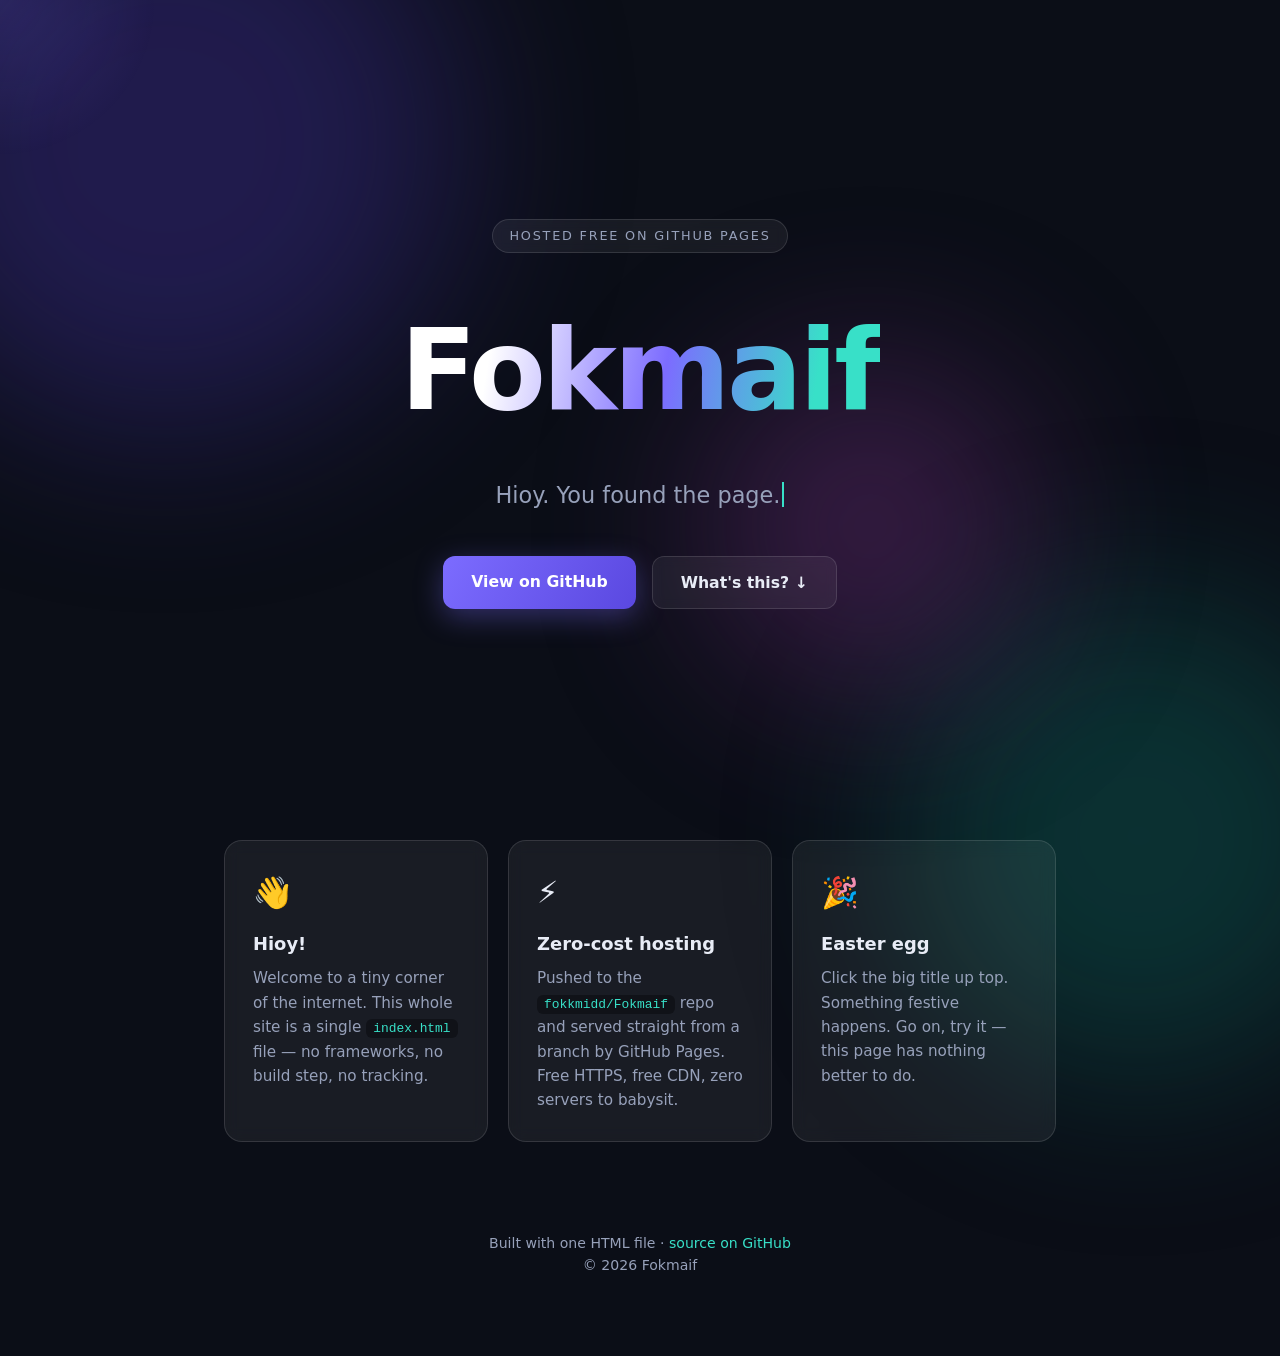
==== index.html @ 993b3969 "Add single-file index.html site and host it via GitHub Pages Co-authored-by: arena-agent <297053741+" ====
<!DOCTYPE html>
<html lang="en">
<head>
  <meta charset="UTF-8" />
  <meta name="viewport" content="width=device-width, initial-scale=1.0" />
  <title>Fokmaif · Hioy 👋</title>
  <meta name="description" content="Fokmaif — a tiny corner of the internet, hosted free on GitHub Pages." />
  <meta property="og:title" content="Fokmaif · Hioy 👋" />
  <meta property="og:description" content="A tiny corner of the internet, hosted free on GitHub Pages." />
  <meta property="og:type" content="website" />
  <link rel="icon" href="data:image/svg+xml,<svg xmlns='http://www.w3.org/2000/svg' viewBox='0 0 100 100'><text y='.9em' font-size='90'>👋</text></svg>" />
  <style>
    :root {
      --bg: #0b0e17;
      --text: #e8ecf6;
      --muted: #97a1ba;
      --accent: #7c6cff;
      --accent-2: #38e0c8;
      --card: rgba(255, 255, 255, 0.06);
      --border: rgba(255, 255, 255, 0.12);
    }

    * { margin: 0; padding: 0; box-sizing: border-box; }

    html { scroll-behavior: smooth; }

    body {
      font-family: "Segoe UI", system-ui, -apple-system, sans-serif;
      background: var(--bg);
      color: var(--text);
      min-height: 100vh;
      overflow-x: hidden;
      line-height: 1.6;
    }

    /* --- animated background blobs --- */
    .blob {
      position: fixed;
      border-radius: 50%;
      filter: blur(90px);
      opacity: 0.45;
      z-index: -1;
      animation: drift 18s ease-in-out infinite alternate;
    }
    .blob.one   { width: 46vmax; height: 46vmax; background: #3b2d8f; top: -12vmax; left: -10vmax; }
    .blob.two   { width: 38vmax; height: 38vmax; background: #0c5d54; bottom: -14vmax; right: -8vmax; animation-delay: -6s; }
    .blob.three { width: 26vmax; height: 26vmax; background: #6c2d7a; top: 40%; left: 55%; animation-delay: -12s; }

    @keyframes drift {
      from { transform: translate(0, 0) scale(1); }
      to   { transform: translate(6vmax, -4vmax) scale(1.15); }
    }

    /* --- cursor glow --- */
    #glow {
      position: fixed;
      width: 340px;
      height: 340px;
      border-radius: 50%;
      pointer-events: none;
      background: radial-gradient(circle, rgba(124, 108, 255, 0.16), transparent 65%);
      transform: translate(-50%, -50%);
      z-index: -1;
    }

    main {
      max-width: 880px;
      margin: 0 auto;
      padding: 0 24px 80px;
    }

    /* --- hero --- */
    header {
      min-height: 92vh;
      display: flex;
      flex-direction: column;
      align-items: center;
      justify-content: center;
      text-align: center;
    }

    .badge {
      font-size: 0.8rem;
      letter-spacing: 0.14em;
      text-transform: uppercase;
      color: var(--muted);
      border: 1px solid var(--border);
      border-radius: 999px;
      padding: 6px 16px;
      margin-bottom: 28px;
      backdrop-filter: blur(6px);
      background: var(--card);
    }

    h1 {
      font-size: clamp(3.2rem, 12vw, 7rem);
      font-weight: 800;
      letter-spacing: -0.03em;
      background: linear-gradient(100deg, #fff 20%, var(--accent) 55%, var(--accent-2) 85%);
      -webkit-background-clip: text;
      background-clip: text;
      -webkit-text-fill-color: transparent;
      cursor: pointer;
      user-select: none;
    }

    .tagline {
      font-size: clamp(1.05rem, 3vw, 1.4rem);
      color: var(--muted);
      margin-top: 18px;
      min-height: 1.6em;
    }

    .tagline .caret {
      display: inline-block;
      width: 2px;
      height: 1.1em;
      background: var(--accent-2);
      vertical-align: -0.15em;
      margin-left: 2px;
      animation: blink 1s steps(1) infinite;
    }
    @keyframes blink { 50% { opacity: 0; } }

    .cta {
      margin-top: 42px;
      display: flex;
      gap: 16px;
      flex-wrap: wrap;
      justify-content: center;
    }

    .btn {
      padding: 13px 28px;
      border-radius: 12px;
      font-size: 0.98rem;
      font-weight: 600;
      text-decoration: none;
      transition: transform 0.18s ease, box-shadow 0.18s ease, background 0.18s ease;
    }
    .btn:hover { transform: translateY(-3px); }
    .btn.primary {
      background: linear-gradient(120deg, var(--accent), #5a48e0);
      color: #fff;
      box-shadow: 0 8px 28px rgba(124, 108, 255, 0.35);
    }
    .btn.primary:hover { box-shadow: 0 12px 34px rgba(124, 108, 255, 0.5); }
    .btn.ghost {
      border: 1px solid var(--border);
      color: var(--text);
      background: var(--card);
      backdrop-filter: blur(6px);
    }
    .btn.ghost:hover { background: rgba(255, 255, 255, 0.12); }

    /* --- cards --- */
    .grid {
      display: grid;
      grid-template-columns: repeat(auto-fit, minmax(240px, 1fr));
      gap: 20px;
      margin-top: 12px;
    }

    .card {
      background: var(--card);
      border: 1px solid var(--border);
      border-radius: 18px;
      padding: 28px;
      backdrop-filter: blur(8px);
      transition: transform 0.25s ease, border-color 0.25s ease;
      opacity: 0;
      transform: translateY(24px);
    }
    .card.visible {
      opacity: 1;
      transform: translateY(0);
      transition: opacity 0.6s ease, transform 0.6s ease;
    }
    .card:hover { transform: translateY(-6px); border-color: rgba(124, 108, 255, 0.55); }
    .card.visible:hover { transition: transform 0.25s ease, border-color 0.25s ease; }

    .card .emoji { font-size: 1.9rem; }
    .card h3 { margin: 12px 0 8px; font-size: 1.12rem; }
    .card p { color: var(--muted); font-size: 0.95rem; }
    .card code {
      background: rgba(0, 0, 0, 0.35);
      padding: 2px 7px;
      border-radius: 6px;
      font-size: 0.85em;
      color: var(--accent-2);
    }

    footer {
      text-align: center;
      margin-top: 90px;
      color: var(--muted);
      font-size: 0.88rem;
    }
    footer a { color: var(--accent-2); text-decoration: none; }
    footer a:hover { text-decoration: underline; }

    /* --- confetti canvas --- */
    #confetti {
      position: fixed;
      inset: 0;
      pointer-events: none;
      z-index: 10;
    }
  </style>
</head>
<body>
  <div class="blob one"></div>
  <div class="blob two"></div>
  <div class="blob three"></div>
  <div id="glow"></div>
  <canvas id="confetti"></canvas>

  <main>
    <header>
      <div class="badge">Hosted free on GitHub Pages</div>
      <h1 id="title">Fokmaif</h1>
      <p class="tagline"><span id="typed"></span><span class="caret"></span></p>
      <div class="cta">
        <a class="btn primary" href="https://github.com/fokkmidd/Fokmaif" target="_blank" rel="noopener">View on GitHub</a>
        <a class="btn ghost" href="#about">What's this? ↓</a>
      </div>
    </header>

    <section class="grid" id="about">
      <div class="card">
        <div class="emoji">👋</div>
        <h3>Hioy!</h3>
        <p>Welcome to a tiny corner of the internet. This whole site is a single
           <code>index.html</code> file — no frameworks, no build step, no tracking.</p>
      </div>
      <div class="card">
        <div class="emoji">⚡</div>
        <h3>Zero-cost hosting</h3>
        <p>Pushed to the <code>fokkmidd/Fokmaif</code> repo and served straight from a branch
           by GitHub Pages. Free HTTPS, free CDN, zero servers to babysit.</p>
      </div>
      <div class="card">
        <div class="emoji">🎉</div>
        <h3>Easter egg</h3>
        <p>Click the big title up top. Something festive happens. Go on, try it —
           this page has nothing better to do.</p>
      </div>
    </section>

    <footer>
      <p>Built with one HTML file · <a href="https://github.com/fokkmidd/Fokmaif" target="_blank" rel="noopener">source on GitHub</a></p>
      <p id="year"></p>
    </footer>
  </main>

  <script>
    // --- typed tagline ---
    const lines = [
      "Hioy. You found the page.",
      "A single file, hosted for free.",
      "No frameworks were harmed.",
      "Click the title. Trust me."
    ];
    const typedEl = document.getElementById("typed");
    let line = 0, ch = 0, deleting = false;

    function type() {
      const current = lines[line];
      typedEl.textContent = current.slice(0, ch);
      if (!deleting && ch < current.length) {
        ch++; setTimeout(type, 55);
      } else if (!deleting) {
        deleting = true; setTimeout(type, 2200);
      } else if (ch > 0) {
        ch--; setTimeout(type, 28);
      } else {
        deleting = false; line = (line + 1) % lines.length; setTimeout(type, 350);
      }
    }
    type();

    // --- cursor glow ---
    const glow = document.getElementById("glow");
    addEventListener("pointermove", (e) => {
      glow.style.left = e.clientX + "px";
      glow.style.top = e.clientY + "px";
    });

    // --- reveal cards on scroll ---
    const observer = new IntersectionObserver((entries) => {
      entries.forEach((entry, i) => {
        if (entry.isIntersecting) {
          setTimeout(() => entry.target.classList.add("visible"), i * 120);
          observer.unobserve(entry.target);
        }
      });
    }, { threshold: 0.2 });
    document.querySelectorAll(".card").forEach((c) => observer.observe(c));

    // --- confetti easter egg ---
    const canvas = document.getElementById("confetti");
    const ctx = canvas.getContext("2d");
    let pieces = [], raf = null;

    function resize() {
      canvas.width = innerWidth;
      canvas.height = innerHeight;
    }
    addEventListener("resize", resize);
    resize();

    function burst() {
      const colors = ["#7c6cff", "#38e0c8", "#ffd166", "#ef476f", "#ffffff"];
      for (let i = 0; i < 160; i++) {
        pieces.push({
          x: innerWidth / 2 + (Math.random() - 0.5) * 240,
          y: innerHeight * 0.35,
          vx: (Math.random() - 0.5) * 14,
          vy: Math.random() * -12 - 4,
          size: Math.random() * 7 + 3,
          color: colors[Math.floor(Math.random() * colors.length)],
          rot: Math.random() * Math.PI,
          vr: (Math.random() - 0.5) * 0.3
        });
      }
      if (!raf) tick();
    }

    function tick() {
      ctx.clearRect(0, 0, canvas.width, canvas.height);
      pieces.forEach((p) => {
        p.vy += 0.35; p.x += p.vx; p.y += p.vy; p.rot += p.vr;
        ctx.save();
        ctx.translate(p.x, p.y);
        ctx.rotate(p.rot);
        ctx.fillStyle = p.color;
        ctx.fillRect(-p.size / 2, -p.size / 2, p.size, p.size * 0.6);
        ctx.restore();
      });
      pieces = pieces.filter((p) => p.y < innerHeight + 40);
      raf = pieces.length ? requestAnimationFrame(tick) : null;
      if (!pieces.length) ctx.clearRect(0, 0, canvas.width, canvas.height);
    }

    document.getElementById("title").addEventListener("click", burst);

    // --- footer year ---
    document.getElementById("year").textContent =
      "© " + new Date().getFullYear() + " Fokmaif";
  </script>
</body>
</html>
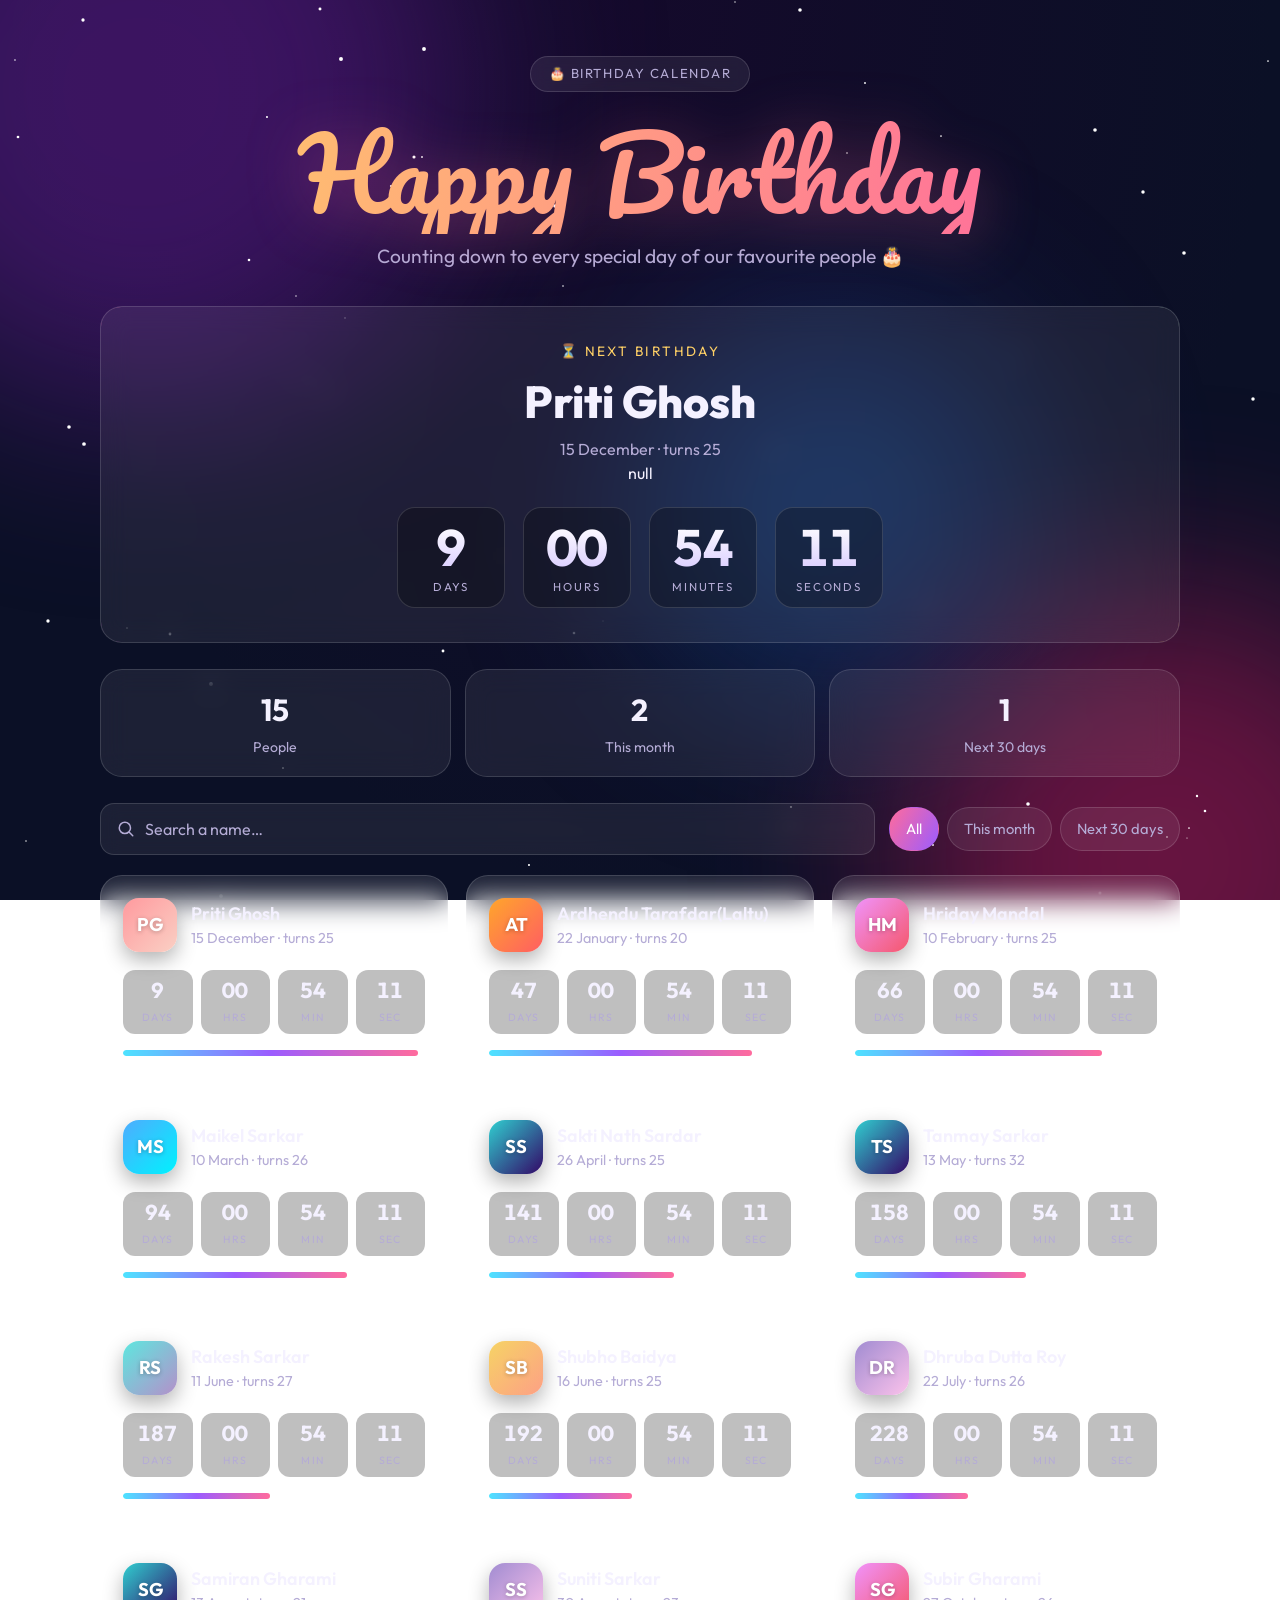
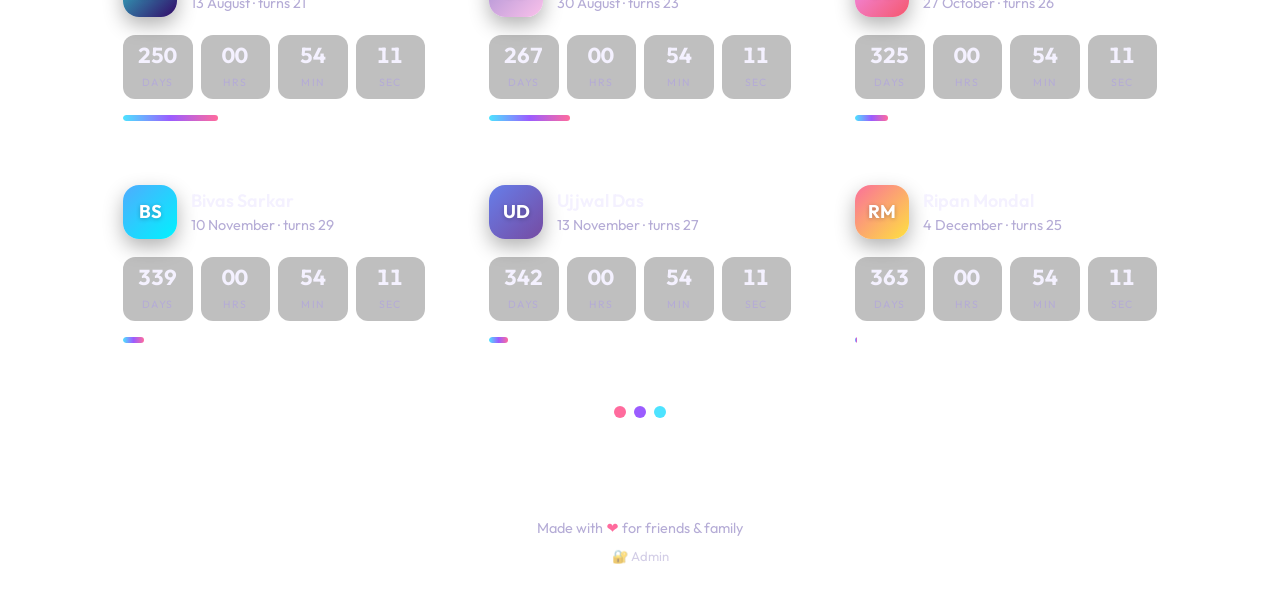
==== commit c294a3ca: "Birthday countdown site with GitHub-backed admin panel - Redesigned public countdown page (spotlight" ====
--- a/index.html
+++ b/index.html
@@ -3,350 +3,65 @@
 <head>
   <meta charset="UTF-8" />
   <meta name="viewport" content="width=device-width, initial-scale=1.0" />
-  <title>Fokmaif · Hioy 👋</title>
-  <meta name="description" content="Fokmaif — a tiny corner of the internet, hosted free on GitHub Pages." />
-  <meta property="og:title" content="Fokmaif · Hioy 👋" />
-  <meta property="og:description" content="A tiny corner of the internet, hosted free on GitHub Pages." />
-  <meta property="og:type" content="website" />
-  <link rel="icon" href="data:image/svg+xml,<svg xmlns='http://www.w3.org/2000/svg' viewBox='0 0 100 100'><text y='.9em' font-size='90'>👋</text></svg>" />
-  <style>
-    :root {
-      --bg: #0b0e17;
-      --text: #e8ecf6;
-      --muted: #97a1ba;
-      --accent: #7c6cff;
-      --accent-2: #38e0c8;
-      --card: rgba(255, 255, 255, 0.06);
-      --border: rgba(255, 255, 255, 0.12);
-    }
-
-    * { margin: 0; padding: 0; box-sizing: border-box; }
-
-    html { scroll-behavior: smooth; }
-
-    body {
-      font-family: "Segoe UI", system-ui, -apple-system, sans-serif;
-      background: var(--bg);
-      color: var(--text);
-      min-height: 100vh;
-      overflow-x: hidden;
-      line-height: 1.6;
-    }
-
-    /* --- animated background blobs --- */
-    .blob {
-      position: fixed;
-      border-radius: 50%;
-      filter: blur(90px);
-      opacity: 0.45;
-      z-index: -1;
-      animation: drift 18s ease-in-out infinite alternate;
-    }
-    .blob.one   { width: 46vmax; height: 46vmax; background: #3b2d8f; top: -12vmax; left: -10vmax; }
-    .blob.two   { width: 38vmax; height: 38vmax; background: #0c5d54; bottom: -14vmax; right: -8vmax; animation-delay: -6s; }
-    .blob.three { width: 26vmax; height: 26vmax; background: #6c2d7a; top: 40%; left: 55%; animation-delay: -12s; }
-
-    @keyframes drift {
-      from { transform: translate(0, 0) scale(1); }
-      to   { transform: translate(6vmax, -4vmax) scale(1.15); }
-    }
-
-    /* --- cursor glow --- */
-    #glow {
-      position: fixed;
-      width: 340px;
-      height: 340px;
-      border-radius: 50%;
-      pointer-events: none;
-      background: radial-gradient(circle, rgba(124, 108, 255, 0.16), transparent 65%);
-      transform: translate(-50%, -50%);
-      z-index: -1;
-    }
-
-    main {
-      max-width: 880px;
-      margin: 0 auto;
-      padding: 0 24px 80px;
-    }
-
-    /* --- hero --- */
-    header {
-      min-height: 92vh;
-      display: flex;
-      flex-direction: column;
-      align-items: center;
-      justify-content: center;
-      text-align: center;
-    }
-
-    .badge {
-      font-size: 0.8rem;
-      letter-spacing: 0.14em;
-      text-transform: uppercase;
-      color: var(--muted);
-      border: 1px solid var(--border);
-      border-radius: 999px;
-      padding: 6px 16px;
-      margin-bottom: 28px;
-      backdrop-filter: blur(6px);
-      background: var(--card);
-    }
-
-    h1 {
-      font-size: clamp(3.2rem, 12vw, 7rem);
-      font-weight: 800;
-      letter-spacing: -0.03em;
-      background: linear-gradient(100deg, #fff 20%, var(--accent) 55%, var(--accent-2) 85%);
-      -webkit-background-clip: text;
-      background-clip: text;
-      -webkit-text-fill-color: transparent;
-      cursor: pointer;
-      user-select: none;
-    }
-
-    .tagline {
-      font-size: clamp(1.05rem, 3vw, 1.4rem);
-      color: var(--muted);
-      margin-top: 18px;
-      min-height: 1.6em;
-    }
-
-    .tagline .caret {
-      display: inline-block;
-      width: 2px;
-      height: 1.1em;
-      background: var(--accent-2);
-      vertical-align: -0.15em;
-      margin-left: 2px;
-      animation: blink 1s steps(1) infinite;
-    }
-    @keyframes blink { 50% { opacity: 0; } }
-
-    .cta {
-      margin-top: 42px;
-      display: flex;
-      gap: 16px;
-      flex-wrap: wrap;
-      justify-content: center;
-    }
-
-    .btn {
-      padding: 13px 28px;
-      border-radius: 12px;
-      font-size: 0.98rem;
-      font-weight: 600;
-      text-decoration: none;
-      transition: transform 0.18s ease, box-shadow 0.18s ease, background 0.18s ease;
-    }
-    .btn:hover { transform: translateY(-3px); }
-    .btn.primary {
-      background: linear-gradient(120deg, var(--accent), #5a48e0);
-      color: #fff;
-      box-shadow: 0 8px 28px rgba(124, 108, 255, 0.35);
-    }
-    .btn.primary:hover { box-shadow: 0 12px 34px rgba(124, 108, 255, 0.5); }
-    .btn.ghost {
-      border: 1px solid var(--border);
-      color: var(--text);
-      background: var(--card);
-      backdrop-filter: blur(6px);
-    }
-    .btn.ghost:hover { background: rgba(255, 255, 255, 0.12); }
-
-    /* --- cards --- */
-    .grid {
-      display: grid;
-      grid-template-columns: repeat(auto-fit, minmax(240px, 1fr));
-      gap: 20px;
-      margin-top: 12px;
-    }
-
-    .card {
-      background: var(--card);
-      border: 1px solid var(--border);
-      border-radius: 18px;
-      padding: 28px;
-      backdrop-filter: blur(8px);
-      transition: transform 0.25s ease, border-color 0.25s ease;
-      opacity: 0;
-      transform: translateY(24px);
-    }
-    .card.visible {
-      opacity: 1;
-      transform: translateY(0);
-      transition: opacity 0.6s ease, transform 0.6s ease;
-    }
-    .card:hover { transform: translateY(-6px); border-color: rgba(124, 108, 255, 0.55); }
-    .card.visible:hover { transition: transform 0.25s ease, border-color 0.25s ease; }
-
-    .card .emoji { font-size: 1.9rem; }
-    .card h3 { margin: 12px 0 8px; font-size: 1.12rem; }
-    .card p { color: var(--muted); font-size: 0.95rem; }
-    .card code {
-      background: rgba(0, 0, 0, 0.35);
-      padding: 2px 7px;
-      border-radius: 6px;
-      font-size: 0.85em;
-      color: var(--accent-2);
-    }
-
-    footer {
-      text-align: center;
-      margin-top: 90px;
-      color: var(--muted);
-      font-size: 0.88rem;
-    }
-    footer a { color: var(--accent-2); text-decoration: none; }
-    footer a:hover { text-decoration: underline; }
-
-    /* --- confetti canvas --- */
-    #confetti {
-      position: fixed;
-      inset: 0;
-      pointer-events: none;
-      z-index: 10;
-    }
-  </style>
+  <title>🎉 Birthday Countdown</title>
+  <meta name="description" content="Live birthday countdowns for our favourite people." />
+  <meta property="og:title" content="🎉 Birthday Countdown" />
+  <meta property="og:description" content="Live birthday countdowns for our favourite people." />
+  <meta name="theme-color" content="#140a2b" />
+  <link rel="icon" href="data:image/svg+xml,<svg xmlns='http://www.w3.org/2000/svg' viewBox='0 0 100 100'><text y='.9em' font-size='90'>🎂</text></svg>" />
+  <link rel="preconnect" href="https://fonts.googleapis.com" />
+  <link rel="preconnect" href="https://fonts.gstatic.com" crossorigin />
+  <link href="https://fonts.googleapis.com/css2?family=Outfit:wght@300;400;500;600;700;800&family=Pacifico&display=swap" rel="stylesheet" />
+  <link rel="stylesheet" href="assets/style.css" />
 </head>
 <body>
-  <div class="blob one"></div>
-  <div class="blob two"></div>
-  <div class="blob three"></div>
-  <div id="glow"></div>
+  <div class="bg">
+    <div class="blob b1"></div>
+    <div class="blob b2"></div>
+    <div class="blob b3"></div>
+    <div id="stars"></div>
+    <div id="balloons"></div>
+  </div>
   <canvas id="confetti"></canvas>
 
   <main>
-    <header>
-      <div class="badge">Hosted free on GitHub Pages</div>
-      <h1 id="title">Fokmaif</h1>
-      <p class="tagline"><span id="typed"></span><span class="caret"></span></p>
-      <div class="cta">
-        <a class="btn primary" href="https://github.com/fokkmidd/Fokmaif" target="_blank" rel="noopener">View on GitHub</a>
-        <a class="btn ghost" href="#about">What's this? ↓</a>
-      </div>
+    <header class="hero-head">
+      <span class="badge">🎂 Birthday Calendar</span>
+      <h1 id="title" title="Click me!">Happy Birthday</h1>
+      <p id="subtitle" class="subtitle"></p>
     </header>
 
-    <section class="grid" id="about">
-      <div class="card">
-        <div class="emoji">👋</div>
-        <h3>Hioy!</h3>
-        <p>Welcome to a tiny corner of the internet. This whole site is a single
-           <code>index.html</code> file — no frameworks, no build step, no tracking.</p>
+    <!-- Spotlight: today's birthday or the next one -->
+    <section id="spotlight" class="spotlight glass" hidden></section>
+
+    <section class="stats" id="stats"></section>
+
+    <section class="toolbar">
+      <div class="search">
+        <svg viewBox="0 0 24 24" aria-hidden="true"><path d="M21 21l-4.3-4.3M10.5 18a7.5 7.5 0 1 1 0-15 7.5 7.5 0 0 1 0 15z" fill="none" stroke="currentColor" stroke-width="2" stroke-linecap="round"/></svg>
+        <input id="search" type="search" placeholder="Search a name…" autocomplete="off" />
       </div>
-      <div class="card">
-        <div class="emoji">⚡</div>
-        <h3>Zero-cost hosting</h3>
-        <p>Pushed to the <code>fokkmidd/Fokmaif</code> repo and served straight from a branch
-           by GitHub Pages. Free HTTPS, free CDN, zero servers to babysit.</p>
-      </div>
-      <div class="card">
-        <div class="emoji">🎉</div>
-        <h3>Easter egg</h3>
-        <p>Click the big title up top. Something festive happens. Go on, try it —
-           this page has nothing better to do.</p>
+      <div class="chips" id="filters">
+        <button class="chip active" data-filter="all">All</button>
+        <button class="chip" data-filter="month">This month</button>
+        <button class="chip" data-filter="30">Next 30 days</button>
       </div>
     </section>
 
+    <section id="grid" class="grid"></section>
+    <p id="empty" class="empty" hidden>No birthdays match your search 🙈</p>
+    <div id="loading" class="loading"><span></span><span></span><span></span></div>
+
     <footer>
-      <p>Built with one HTML file · <a href="https://github.com/fokkmidd/Fokmaif" target="_blank" rel="noopener">source on GitHub</a></p>
-      <p id="year"></p>
+      <p>Made with <span class="heart">❤</span> for friends &amp; family</p>
+      <a class="admin-link" href="admin.html">🔐 Admin</a>
     </footer>
   </main>
 
-  <script>
-    // --- typed tagline ---
-    const lines = [
-      "Hioy. You found the page.",
-      "A single file, hosted for free.",
-      "No frameworks were harmed.",
-      "Click the title. Trust me."
-    ];
-    const typedEl = document.getElementById("typed");
-    let line = 0, ch = 0, deleting = false;
+  <button id="musicBtn" class="music-btn" hidden aria-label="Toggle music">🎵</button>
+  <audio id="music" loop preload="none"></audio>
 
-    function type() {
-      const current = lines[line];
-      typedEl.textContent = current.slice(0, ch);
-      if (!deleting && ch < current.length) {
-        ch++; setTimeout(type, 55);
-      } else if (!deleting) {
-        deleting = true; setTimeout(type, 2200);
-      } else if (ch > 0) {
-        ch--; setTimeout(type, 28);
-      } else {
-        deleting = false; line = (line + 1) % lines.length; setTimeout(type, 350);
-      }
-    }
-    type();
-
-    // --- cursor glow ---
-    const glow = document.getElementById("glow");
-    addEventListener("pointermove", (e) => {
-      glow.style.left = e.clientX + "px";
-      glow.style.top = e.clientY + "px";
-    });
-
-    // --- reveal cards on scroll ---
-    const observer = new IntersectionObserver((entries) => {
-      entries.forEach((entry, i) => {
-        if (entry.isIntersecting) {
-          setTimeout(() => entry.target.classList.add("visible"), i * 120);
-          observer.unobserve(entry.target);
-        }
-      });
-    }, { threshold: 0.2 });
-    document.querySelectorAll(".card").forEach((c) => observer.observe(c));
-
-    // --- confetti easter egg ---
-    const canvas = document.getElementById("confetti");
-    const ctx = canvas.getContext("2d");
-    let pieces = [], raf = null;
-
-    function resize() {
-      canvas.width = innerWidth;
-      canvas.height = innerHeight;
-    }
-    addEventListener("resize", resize);
-    resize();
-
-    function burst() {
-      const colors = ["#7c6cff", "#38e0c8", "#ffd166", "#ef476f", "#ffffff"];
-      for (let i = 0; i < 160; i++) {
-        pieces.push({
-          x: innerWidth / 2 + (Math.random() - 0.5) * 240,
-          y: innerHeight * 0.35,
-          vx: (Math.random() - 0.5) * 14,
-          vy: Math.random() * -12 - 4,
-          size: Math.random() * 7 + 3,
-          color: colors[Math.floor(Math.random() * colors.length)],
-          rot: Math.random() * Math.PI,
-          vr: (Math.random() - 0.5) * 0.3
-        });
-      }
-      if (!raf) tick();
-    }
-
-    function tick() {
-      ctx.clearRect(0, 0, canvas.width, canvas.height);
-      pieces.forEach((p) => {
-        p.vy += 0.35; p.x += p.vx; p.y += p.vy; p.rot += p.vr;
-        ctx.save();
-        ctx.translate(p.x, p.y);
-        ctx.rotate(p.rot);
-        ctx.fillStyle = p.color;
-        ctx.fillRect(-p.size / 2, -p.size / 2, p.size, p.size * 0.6);
-        ctx.restore();
-      });
-      pieces = pieces.filter((p) => p.y < innerHeight + 40);
-      raf = pieces.length ? requestAnimationFrame(tick) : null;
-      if (!pieces.length) ctx.clearRect(0, 0, canvas.width, canvas.height);
-    }
-
-    document.getElementById("title").addEventListener("click", burst);
-
-    // --- footer year ---
-    document.getElementById("year").textContent =
-      "© " + new Date().getFullYear() + " Fokmaif";
-  </script>
+  <script src="assets/common.js"></script>
+  <script src="assets/app.js"></script>
 </body>
 </html>
--- a/assets/style.css
+++ b/assets/style.css
@@ -0,0 +1,228 @@
+:root {
+  --bg-1: #140a2b;
+  --bg-2: #0b1026;
+  --text: #f4f1ff;
+  --muted: #b5acd6;
+  --pink: #ff6b9d;
+  --violet: #9b5cff;
+  --gold: #ffd166;
+  --cyan: #4de3ff;
+  --glass: rgba(255, 255, 255, 0.07);
+  --glass-2: rgba(255, 255, 255, 0.11);
+  --border: rgba(255, 255, 255, 0.14);
+  --radius: 22px;
+}
+
+* { margin: 0; padding: 0; box-sizing: border-box; }
+html { scroll-behavior: smooth; }
+
+body {
+  font-family: "Outfit", system-ui, -apple-system, "Segoe UI", sans-serif;
+  color: var(--text);
+  background: radial-gradient(ellipse at top, var(--bg-1), var(--bg-2) 70%) fixed;
+  min-height: 100vh;
+  overflow-x: hidden;
+  line-height: 1.5;
+}
+
+button { font: inherit; color: inherit; cursor: pointer; border: none; background: none; }
+
+/* ---------- animated background ---------- */
+.bg { position: fixed; inset: 0; z-index: -1; overflow: hidden; pointer-events: none; }
+.blob { position: absolute; border-radius: 50%; filter: blur(100px); opacity: .5; animation: drift 22s ease-in-out infinite alternate; }
+.b1 { width: 50vmax; height: 50vmax; background: #6a1b9a; top: -18vmax; left: -14vmax; }
+.b2 { width: 42vmax; height: 42vmax; background: #c2185b; bottom: -18vmax; right: -12vmax; animation-delay: -8s; }
+.b3 { width: 30vmax; height: 30vmax; background: #1565c0; top: 35%; left: 50%; animation-delay: -14s; opacity: .35; }
+@keyframes drift { to { transform: translate(7vmax, -5vmax) scale(1.18); } }
+
+.star { position: absolute; width: 2px; height: 2px; background: #fff; border-radius: 50%; animation: twinkle 3s ease-in-out infinite; }
+@keyframes twinkle { 0%, 100% { opacity: .15; } 50% { opacity: 1; } }
+
+.balloon {
+  position: absolute; bottom: -140px; width: 46px; height: 58px;
+  border-radius: 50% 50% 48% 48% / 55% 55% 45% 45%;
+  opacity: .55; animation: rise linear infinite;
+}
+.balloon::before { /* shine */
+  content: ""; position: absolute; top: 10px; left: 10px; width: 10px; height: 16px;
+  border-radius: 50%; background: rgba(255,255,255,.45); transform: rotate(25deg);
+}
+.balloon::after { /* string */
+  content: ""; position: absolute; top: 100%; left: 50%; width: 1px; height: 70px;
+  background: rgba(255,255,255,.35);
+}
+@keyframes rise {
+  0% { transform: translateY(0) translateX(0) rotate(-4deg); }
+  50% { transform: translateY(-60vh) translateX(30px) rotate(4deg); }
+  100% { transform: translateY(-125vh) translateX(-10px) rotate(-4deg); }
+}
+
+#confetti { position: fixed; inset: 0; pointer-events: none; z-index: 50; }
+
+main { max-width: 1120px; margin: 0 auto; padding: 56px 20px 40px; }
+
+.glass {
+  background: var(--glass);
+  border: 1px solid var(--border);
+  border-radius: var(--radius);
+  backdrop-filter: blur(14px);
+  -webkit-backdrop-filter: blur(14px);
+}
+
+/* ---------- header ---------- */
+.hero-head { text-align: center; margin-bottom: 36px; }
+.badge {
+  display: inline-block; padding: 7px 18px; border-radius: 999px; font-size: .82rem;
+  letter-spacing: .12em; text-transform: uppercase; color: var(--muted);
+  background: var(--glass); border: 1px solid var(--border); backdrop-filter: blur(8px);
+}
+h1 {
+  font-family: "Pacifico", cursive; font-weight: 400;
+  font-size: clamp(3rem, 11vw, 6.2rem); line-height: 1.25; margin-top: 18px; padding: 0 .1em;
+  background: linear-gradient(100deg, var(--gold), var(--pink) 45%, var(--violet) 75%, var(--cyan));
+  background-size: 200% auto;
+  -webkit-background-clip: text; background-clip: text; -webkit-text-fill-color: transparent;
+  animation: shimmer 6s linear infinite; cursor: pointer; user-select: none;
+  filter: drop-shadow(0 6px 30px rgba(255, 107, 157, .35));
+}
+@keyframes shimmer { to { background-position: 200% center; } }
+.subtitle { color: var(--muted); font-size: clamp(1rem, 2.6vw, 1.2rem); margin-top: 8px; }
+
+/* ---------- spotlight ---------- */
+.spotlight { padding: 34px 28px; text-align: center; position: relative; overflow: hidden; margin-bottom: 26px; }
+.spotlight::before {
+  content: ""; position: absolute; inset: -2px; border-radius: inherit; padding: 2px; pointer-events: none;
+  background: linear-gradient(120deg, var(--pink), var(--violet), var(--cyan), var(--gold));
+  -webkit-mask: linear-gradient(#000 0 0) content-box, linear-gradient(#000 0 0);
+  -webkit-mask-composite: xor; mask-composite: exclude; opacity: .7;
+}
+.spot-label { font-size: .85rem; letter-spacing: .18em; text-transform: uppercase; color: var(--gold); }
+.spot-name { font-size: clamp(1.8rem, 5.5vw, 2.8rem); font-weight: 800; margin: 6px 0 2px; }
+.spot-meta { color: var(--muted); }
+.spot-note { margin-top: 10px; font-style: italic; color: #e8ddff; }
+
+.big-count { display: flex; justify-content: center; gap: clamp(8px, 2.4vw, 18px); margin-top: 22px; flex-wrap: wrap; }
+.big-count .unit {
+  min-width: clamp(68px, 17vw, 108px); padding: 14px 8px 10px; border-radius: 18px;
+  background: rgba(0, 0, 0, .28); border: 1px solid var(--border);
+}
+.big-count .num {
+  display: block; font-size: clamp(1.9rem, 6.5vw, 3.2rem); font-weight: 700; line-height: 1;
+  font-variant-numeric: tabular-nums;
+  background: linear-gradient(180deg, #fff, #d9ccff); -webkit-background-clip: text; background-clip: text; -webkit-text-fill-color: transparent;
+}
+.big-count .lbl { font-size: .72rem; letter-spacing: .16em; text-transform: uppercase; color: var(--muted); }
+
+.spotlight.today { background: linear-gradient(135deg, rgba(255,107,157,.22), rgba(155,92,255,.22)); }
+.today-cake { font-size: 4rem; display: inline-block; animation: bounce 1.4s ease-in-out infinite; }
+@keyframes bounce { 50% { transform: translateY(-12px) rotate(-6deg); } }
+.today-names { display: flex; flex-direction: column; gap: 4px; }
+
+.btn {
+  display: inline-flex; align-items: center; gap: 8px; margin-top: 20px; padding: 12px 24px;
+  border-radius: 14px; font-weight: 600; text-decoration: none; color: #fff;
+  background: linear-gradient(120deg, var(--pink), var(--violet));
+  box-shadow: 0 10px 30px rgba(255, 107, 157, .35); transition: transform .2s, box-shadow .2s;
+}
+.btn:hover { transform: translateY(-3px); box-shadow: 0 14px 36px rgba(255, 107, 157, .5); }
+.btn + .btn { margin-left: 8px; }
+.btn.ghost { background: var(--glass-2); box-shadow: none; border: 1px solid var(--border); }
+
+/* ---------- stats ---------- */
+.stats { display: grid; grid-template-columns: repeat(3, 1fr); gap: 14px; margin-bottom: 26px; }
+.stat { padding: 18px; text-align: center; }
+.stat b { display: block; font-size: 1.9rem; font-weight: 700; }
+.stat span { color: var(--muted); font-size: .88rem; }
+
+/* ---------- toolbar ---------- */
+.toolbar { display: flex; gap: 14px; align-items: center; justify-content: space-between; flex-wrap: wrap; margin-bottom: 20px; }
+.search {
+  flex: 1 1 260px; display: flex; align-items: center; gap: 10px; padding: 0 16px;
+  background: var(--glass); border: 1px solid var(--border); border-radius: 14px; backdrop-filter: blur(10px);
+}
+.search svg { width: 18px; height: 18px; color: var(--muted); flex: none; }
+.search input { flex: 1; background: none; border: none; outline: none; color: var(--text); font: inherit; padding: 13px 0; }
+.search input::placeholder { color: var(--muted); }
+.search:focus-within { border-color: rgba(255, 107, 157, .6); }
+.chips { display: flex; gap: 8px; flex-wrap: wrap; }
+.chip {
+  padding: 10px 16px; border-radius: 999px; background: var(--glass); border: 1px solid var(--border);
+  color: var(--muted); font-size: .92rem; transition: all .2s;
+}
+.chip:hover { color: var(--text); }
+.chip.active { color: #fff; background: linear-gradient(120deg, var(--pink), var(--violet)); border-color: transparent; }
+
+/* ---------- cards ---------- */
+.grid { display: grid; grid-template-columns: repeat(auto-fill, minmax(300px, 1fr)); gap: 18px; }
+
+.card {
+  position: relative; padding: 22px; overflow: hidden;
+  transition: transform .3s ease, border-color .3s ease, box-shadow .3s ease;
+  animation: pop .55s cubic-bezier(.2, .9, .3, 1.2) both;
+}
+.card:hover { transform: translateY(-6px); border-color: rgba(255, 107, 157, .5); box-shadow: 0 18px 40px rgba(0, 0, 0, .35); }
+@keyframes pop { from { opacity: 0; transform: translateY(26px) scale(.96); } }
+
+.card-top { display: flex; align-items: center; gap: 14px; }
+.avatar {
+  flex: none; width: 54px; height: 54px; border-radius: 16px; display: grid; place-items: center;
+  font-weight: 700; font-size: 1.15rem; color: #fff; text-shadow: 0 1px 4px rgba(0,0,0,.25);
+  box-shadow: 0 8px 20px rgba(0, 0, 0, .3);
+}
+.who { min-width: 0; }
+.who h2 { font-size: 1.12rem; font-weight: 600; white-space: nowrap; overflow: hidden; text-overflow: ellipsis; }
+.who p { color: var(--muted); font-size: .9rem; }
+
+.tag {
+  position: absolute; top: 16px; right: 16px; font-size: .72rem; font-weight: 600; letter-spacing: .04em;
+  padding: 4px 10px; border-radius: 999px; background: var(--glass-2); border: 1px solid var(--border);
+}
+.tag.today { background: linear-gradient(120deg, var(--gold), var(--pink)); color: #2a0d1d; border: none; }
+.tag.soon { color: var(--gold); border-color: rgba(255, 209, 102, .4); }
+
+.count { display: grid; grid-template-columns: repeat(4, 1fr); gap: 8px; margin-top: 18px; }
+.count div { text-align: center; padding: 9px 0 7px; border-radius: 12px; background: rgba(0, 0, 0, .25); }
+.count b { display: block; font-size: 1.35rem; font-weight: 700; font-variant-numeric: tabular-nums; line-height: 1.1; }
+.count span { font-size: .66rem; letter-spacing: .12em; text-transform: uppercase; color: var(--muted); }
+
+.progress { margin-top: 16px; height: 6px; border-radius: 99px; background: rgba(255, 255, 255, .08); overflow: hidden; }
+.progress i { display: block; height: 100%; border-radius: inherit; background: linear-gradient(90deg, var(--cyan), var(--violet), var(--pink)); transition: width 1s linear; }
+.note { margin-top: 12px; font-size: .9rem; color: #e2d8ff; font-style: italic; }
+
+.card.is-today { border-color: rgba(255, 209, 102, .6); background: linear-gradient(135deg, rgba(255,209,102,.14), rgba(255,107,157,.14)); }
+.card.is-today .celebrate { margin-top: 16px; text-align: center; font-size: 1.25rem; font-weight: 700; padding: 14px; border-radius: 14px; background: rgba(0,0,0,.25); }
+
+.empty { text-align: center; color: var(--muted); padding: 40px 0; }
+
+.loading { display: flex; justify-content: center; gap: 8px; padding: 40px 0; }
+.loading span { width: 12px; height: 12px; border-radius: 50%; background: var(--pink); animation: dot 1s ease-in-out infinite; }
+.loading span:nth-child(2) { animation-delay: .15s; background: var(--violet); }
+.loading span:nth-child(3) { animation-delay: .3s; background: var(--cyan); }
+@keyframes dot { 50% { transform: translateY(-12px); opacity: .5; } }
+
+footer { text-align: center; color: var(--muted); margin-top: 60px; font-size: .9rem; display: grid; gap: 8px; }
+.heart { color: var(--pink); display: inline-block; animation: beat 1.2s infinite; }
+@keyframes beat { 30% { transform: scale(1.3); } }
+.admin-link { color: var(--muted); text-decoration: none; font-size: .82rem; opacity: .6; }
+.admin-link:hover { opacity: 1; color: var(--text); }
+
+.music-btn {
+  position: fixed; right: 20px; bottom: 20px; width: 54px; height: 54px; border-radius: 50%;
+  font-size: 1.4rem; background: linear-gradient(120deg, var(--pink), var(--violet)); z-index: 40;
+  box-shadow: 0 10px 30px rgba(155, 92, 255, .45);
+}
+.music-btn.playing { animation: spin 3s linear infinite; }
+@keyframes spin { to { transform: rotate(360deg); } }
+
+@media (max-width: 600px) {
+  main { padding-top: 36px; }
+  .stats { gap: 8px; }
+  .stat { padding: 14px 6px; }
+  .stat b { font-size: 1.5rem; }
+  .grid { grid-template-columns: 1fr; }
+  .btn + .btn { margin-left: 0; }
+}
+
+@media (prefers-reduced-motion: reduce) {
+  *, *::before, *::after { animation: none !important; transition: none !important; }
+}
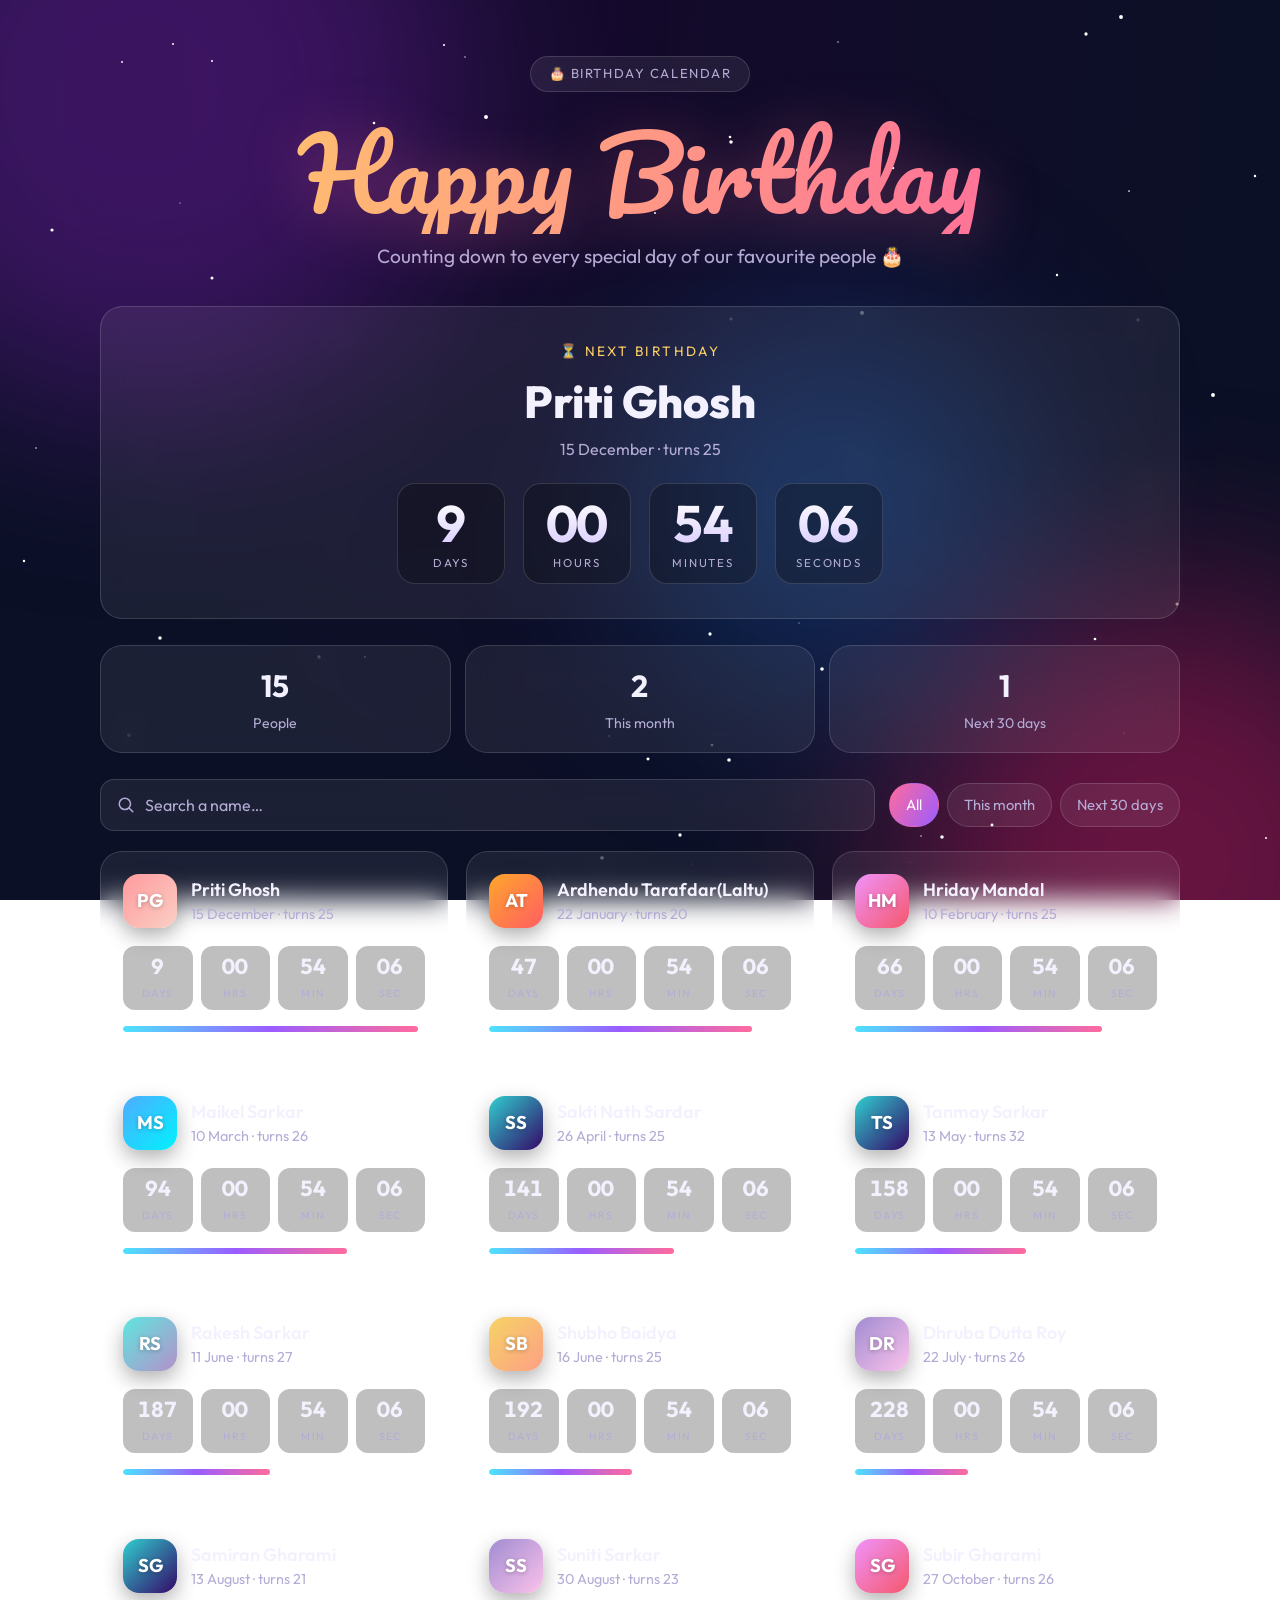
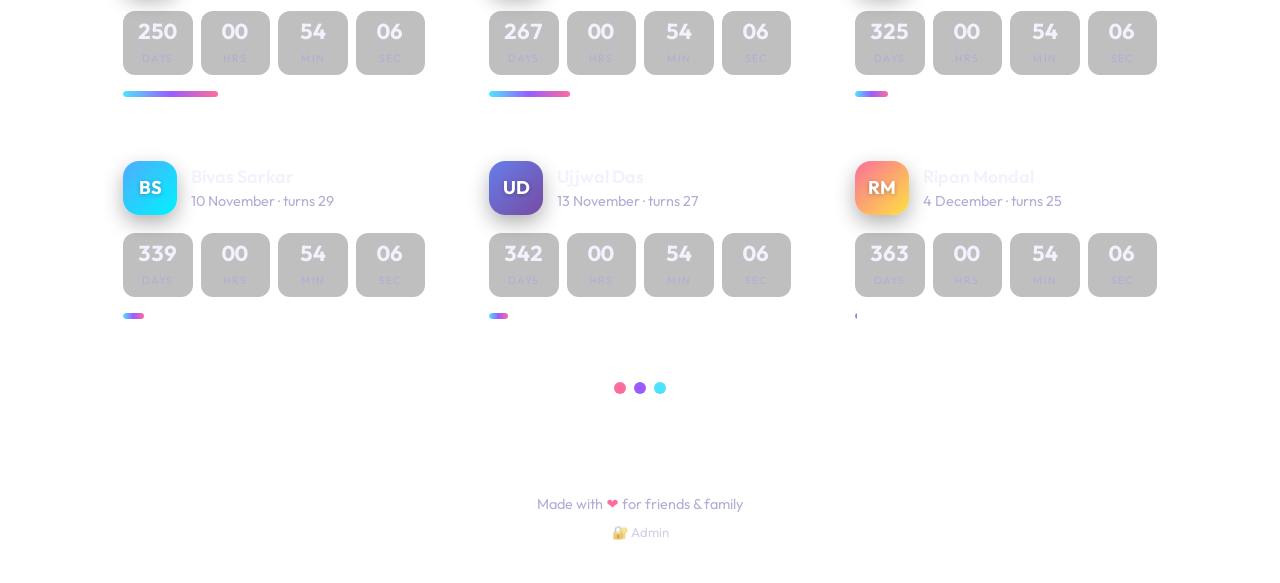
==== commit e96ae684: "Fix "null" in the spotlight; start music on first tap anywhere, no button Spotlight: the "Next birth" ====
--- a/index.html
+++ b/index.html
@@ -58,7 +58,7 @@
     </footer>
   </main>
 
-  <button id="musicBtn" class="music-btn" hidden aria-label="Toggle music">🎵</button>
+  <!-- Background music: starts on the first tap anywhere (see setupMusic in app.js) -->
   <audio id="music" loop preload="none"></audio>
 
   <script src="assets/common.js"></script>
--- a/assets/style.css
+++ b/assets/style.css
@@ -206,13 +206,7 @@
 .admin-link { color: var(--muted); text-decoration: none; font-size: .82rem; opacity: .6; }
 .admin-link:hover { opacity: 1; color: var(--text); }
 
-.music-btn {
-  position: fixed; right: 20px; bottom: 20px; width: 54px; height: 54px; border-radius: 50%;
-  font-size: 1.4rem; background: linear-gradient(120deg, var(--pink), var(--violet)); z-index: 40;
-  box-shadow: 0 10px 30px rgba(155, 92, 255, .45);
-}
-.music-btn.playing { animation: spin 3s linear infinite; }
-@keyframes spin { to { transform: rotate(360deg); } }
+@keyframes spin { to { transform: rotate(360deg); } } /* used by the admin panel's .spinner */
 
 @media (max-width: 600px) {
   main { padding-top: 36px; }
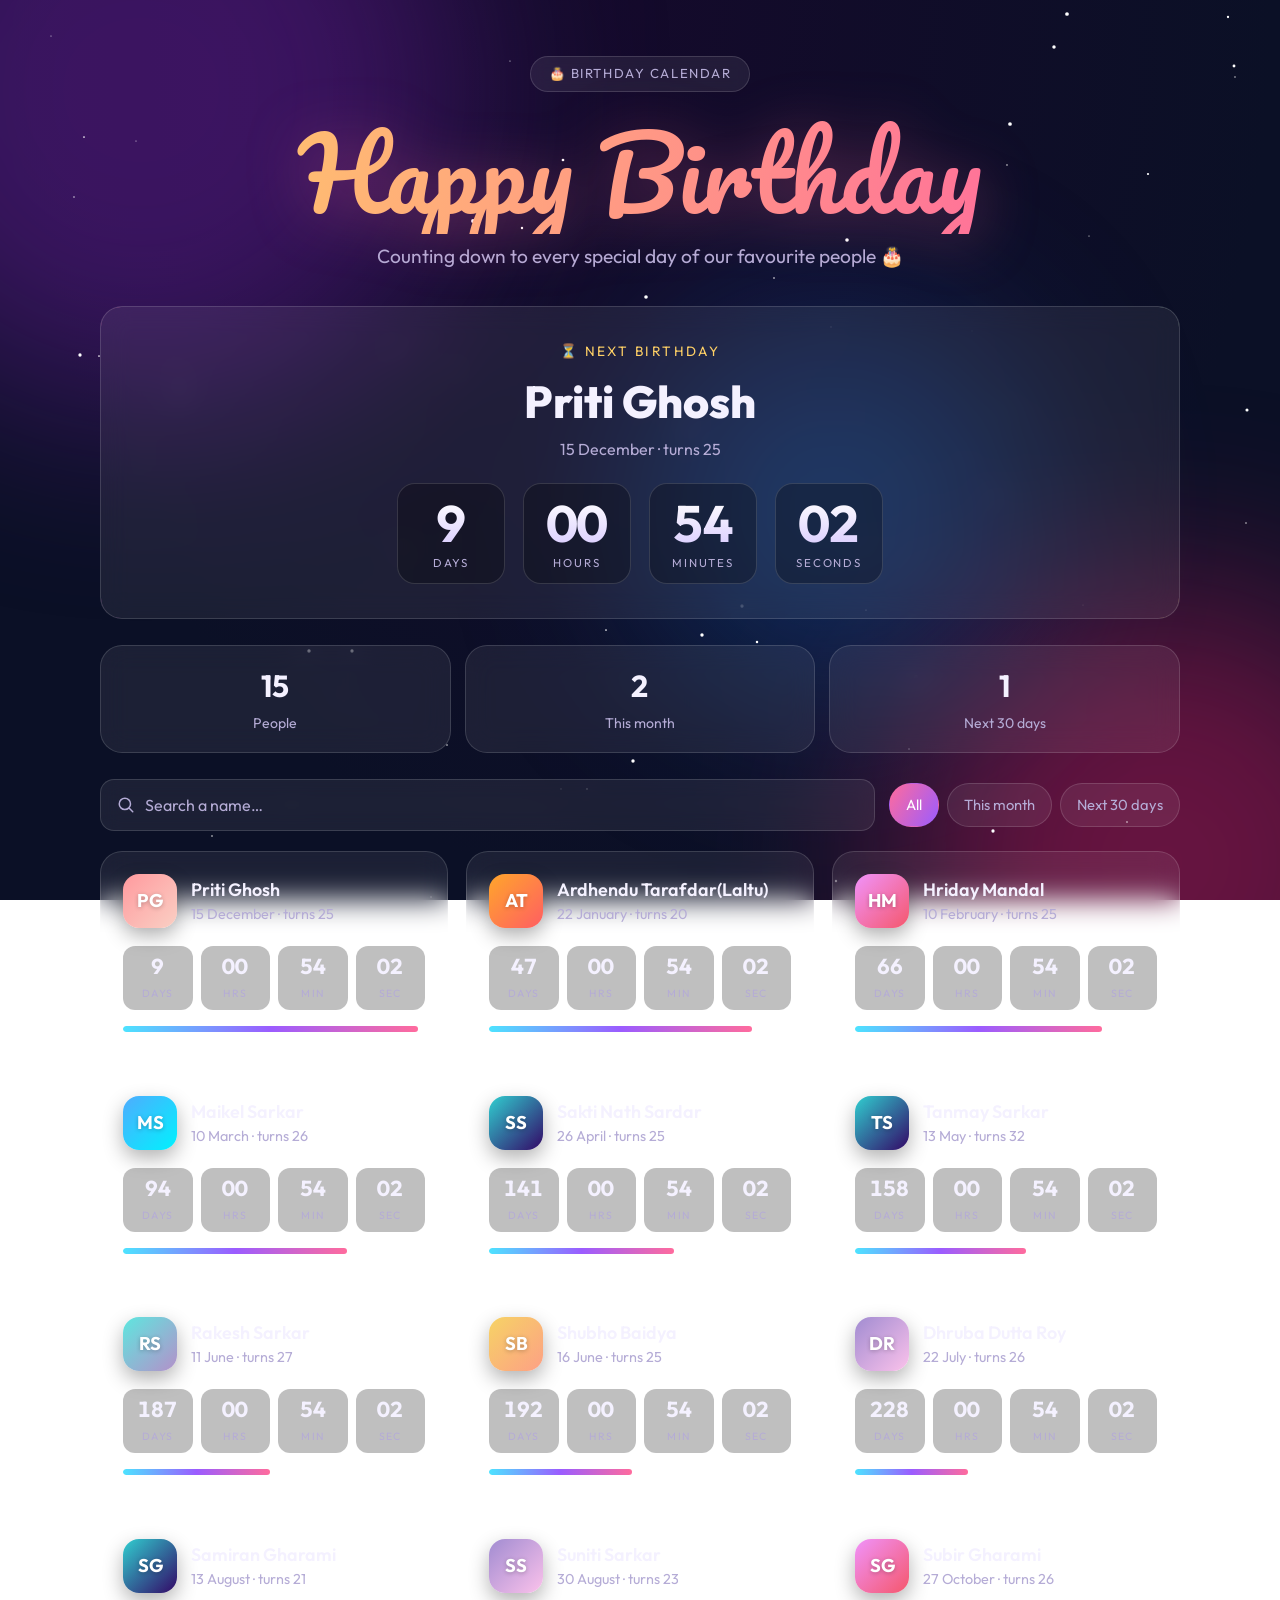
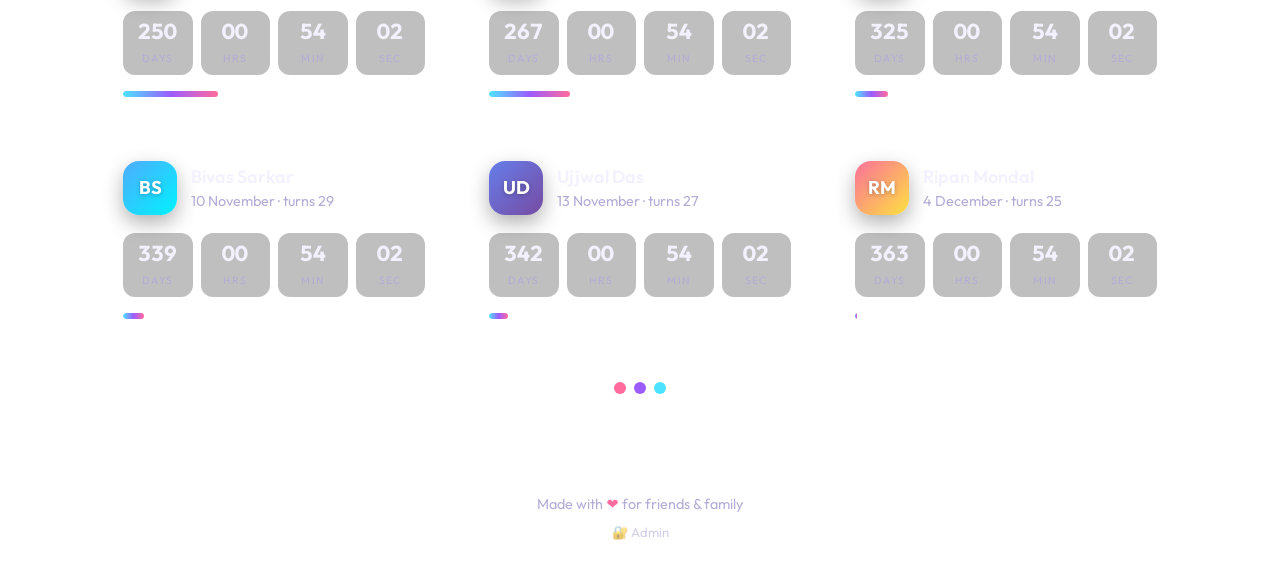
==== commit 802b585b: "Music: ship the song URL on the audio tag and start it from body onclick - index.html: <audio> now c" ====
--- a/index.html
+++ b/index.html
@@ -14,7 +14,7 @@
   <link href="https://fonts.googleapis.com/css2?family=Outfit:wght@300;400;500;600;700;800&family=Pacifico&display=swap" rel="stylesheet" />
   <link rel="stylesheet" href="assets/style.css" />
 </head>
-<body>
+<body onclick="playMusic()">
   <div class="bg">
     <div class="blob b1"></div>
     <div class="blob b2"></div>
@@ -58,8 +58,13 @@
     </footer>
   </main>
 
-  <!-- Background music: starts on the first tap anywhere (see setupMusic in app.js) -->
-  <audio id="music" loop preload="none"></audio>
+  <!--
+    Background music. The src below is a fallback so the very first tap works even
+    before data.json has loaded; the admin panel's URL (data.json "settings.music")
+    overrides it as soon as the data arrives.
+    Playing starts from the tap on <body> (see playMusic in assets/app.js) - no button.
+  -->
+  <audio id="music" src="https://raw.githubusercontent.com/all-drama/Nxnx/main/DEVIL.mp3" autoplay loop preload="auto"></audio>
 
   <script src="assets/common.js"></script>
   <script src="assets/app.js"></script>
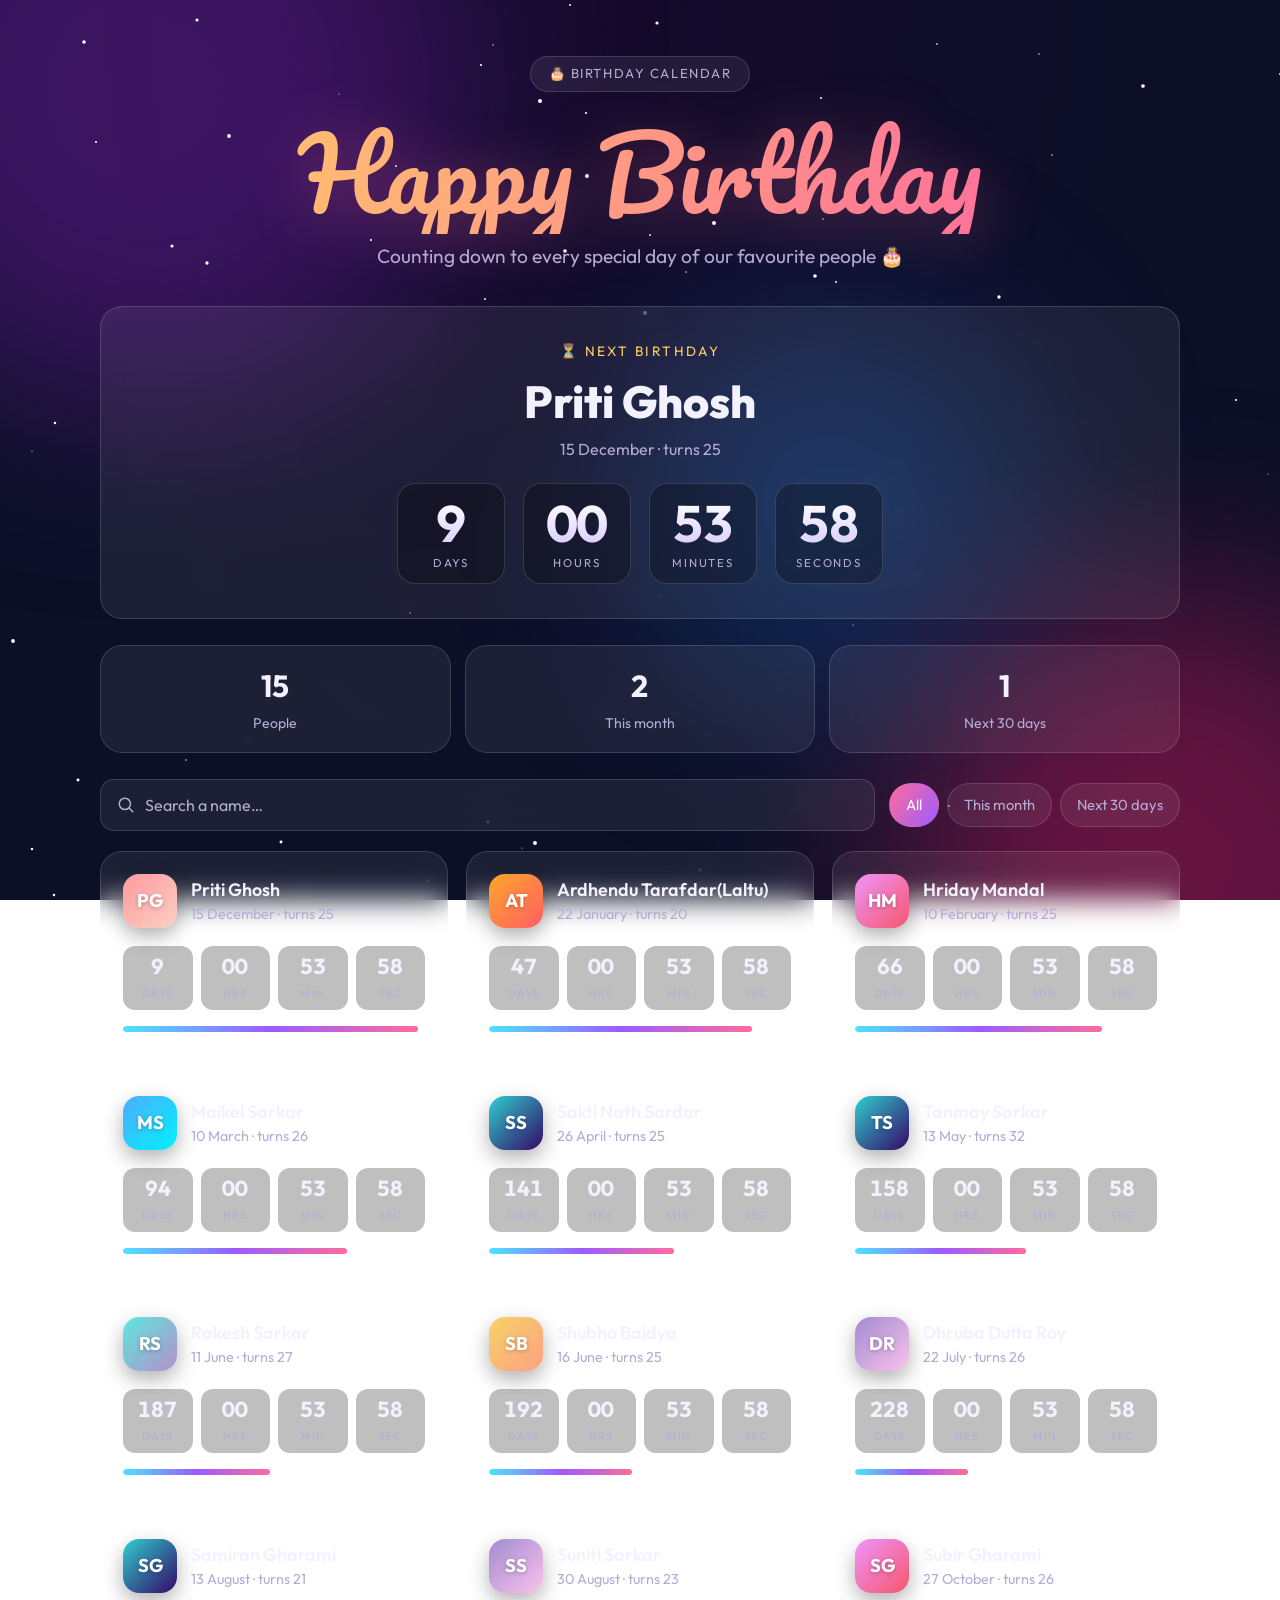
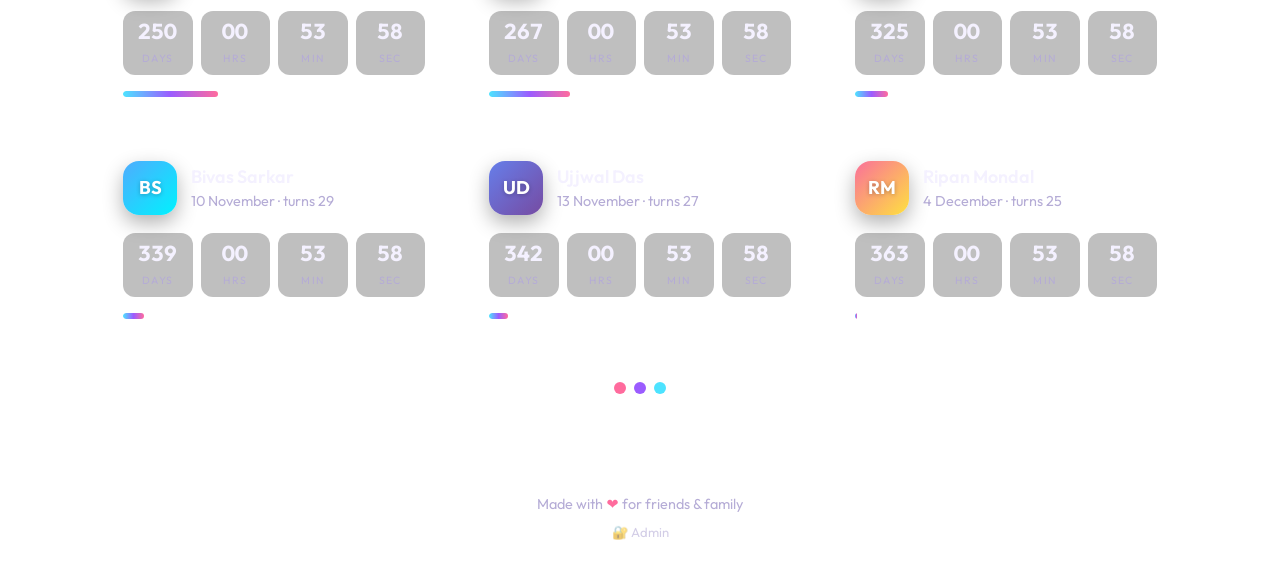
==== commit c3fd6345: "Music: bundle the song with the site and start it from body onclick - assets/music/DEVIL.mp3: the so" ====
--- a/index.html
+++ b/index.html
@@ -59,12 +59,13 @@
   </main>
 
   <!--
-    Background music. The src below is a fallback so the very first tap works even
-    before data.json has loaded; the admin panel's URL (data.json "settings.music")
-    overrides it as soon as the data arrives.
+    Background music. The song ships with the site, so the src is a relative path:
+    it is served from the same host as the page and can't 404 or be blocked the way
+    the GitHub raw URLs can. If this copy ever goes missing, assets/app.js falls
+    back to the same song from GitHub.
     Playing starts from the tap on <body> (see playMusic in assets/app.js) - no button.
   -->
-  <audio id="music" src="https://raw.githubusercontent.com/all-drama/Nxnx/main/DEVIL.mp3" autoplay loop preload="auto"></audio>
+  <audio id="lagu" src="assets/music/DEVIL.mp3" autoplay loop preload="auto"></audio>
 
   <script src="assets/common.js"></script>
   <script src="assets/app.js"></script>
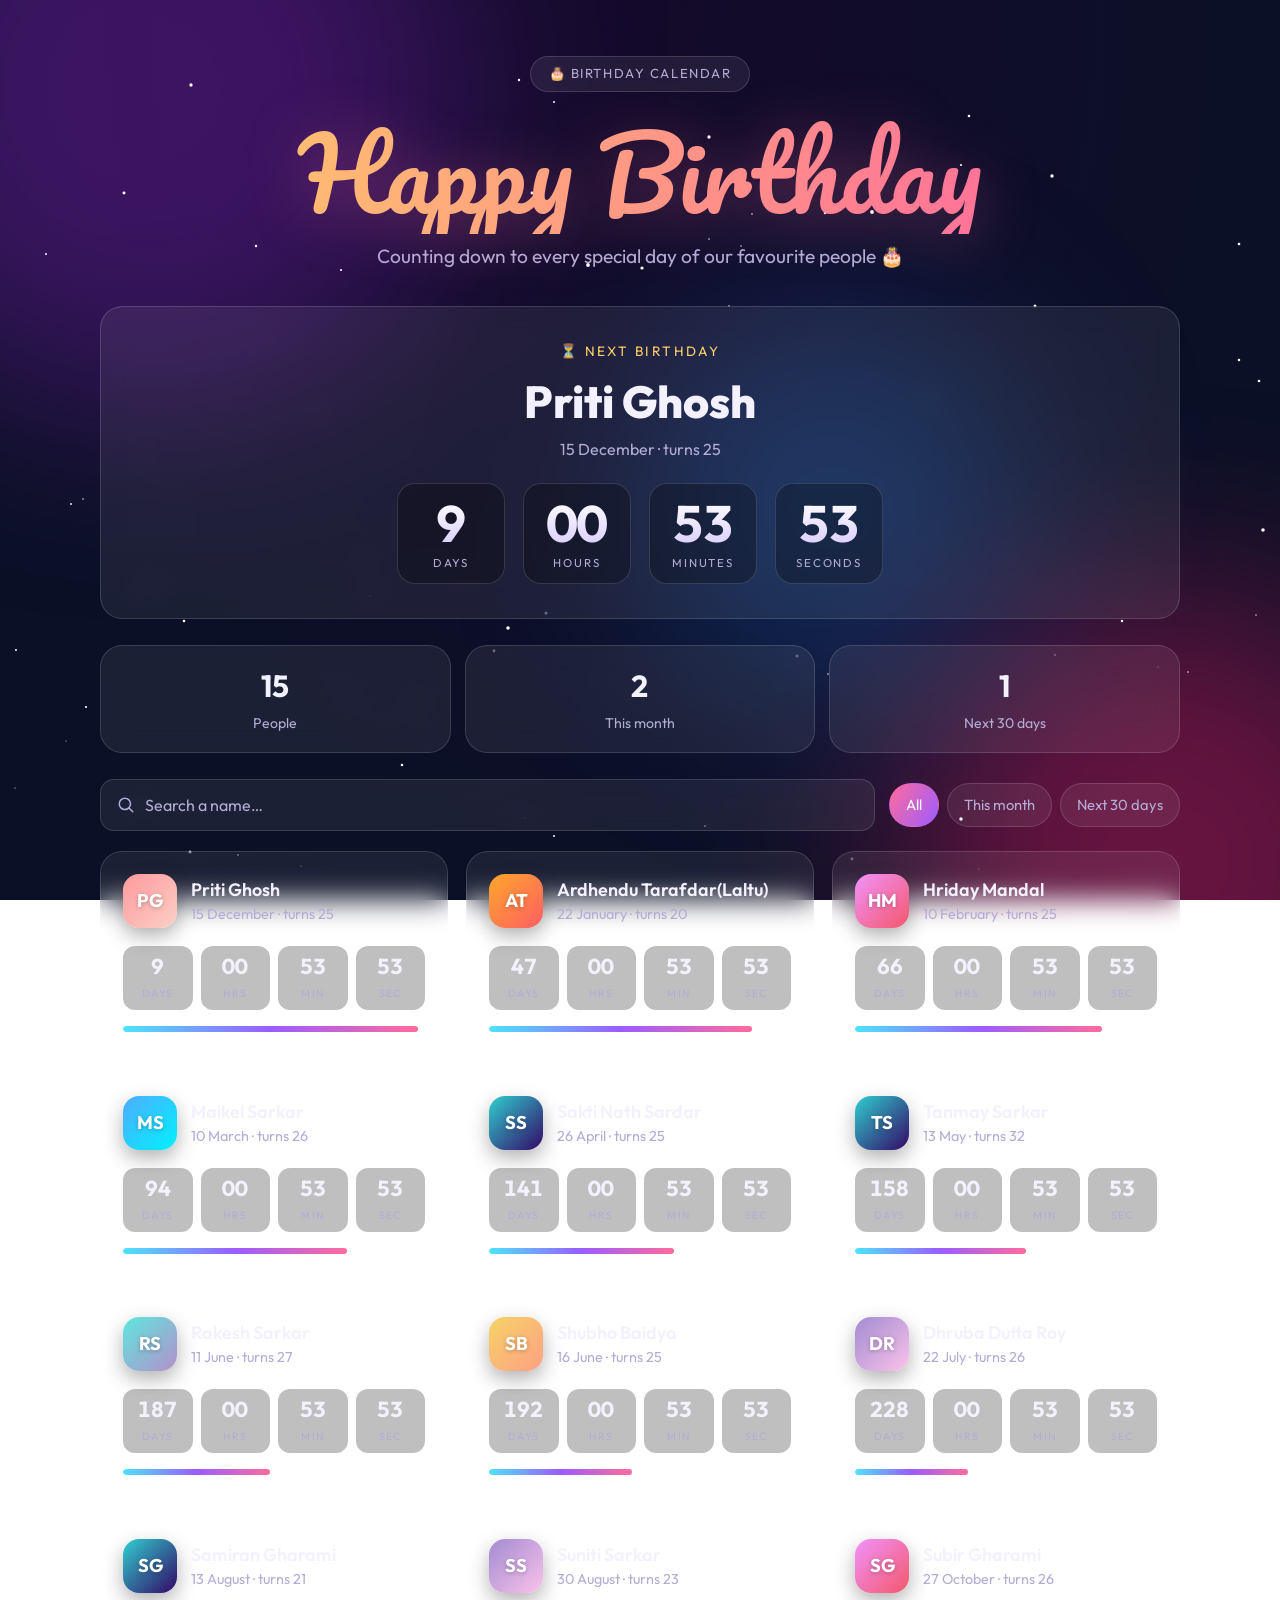
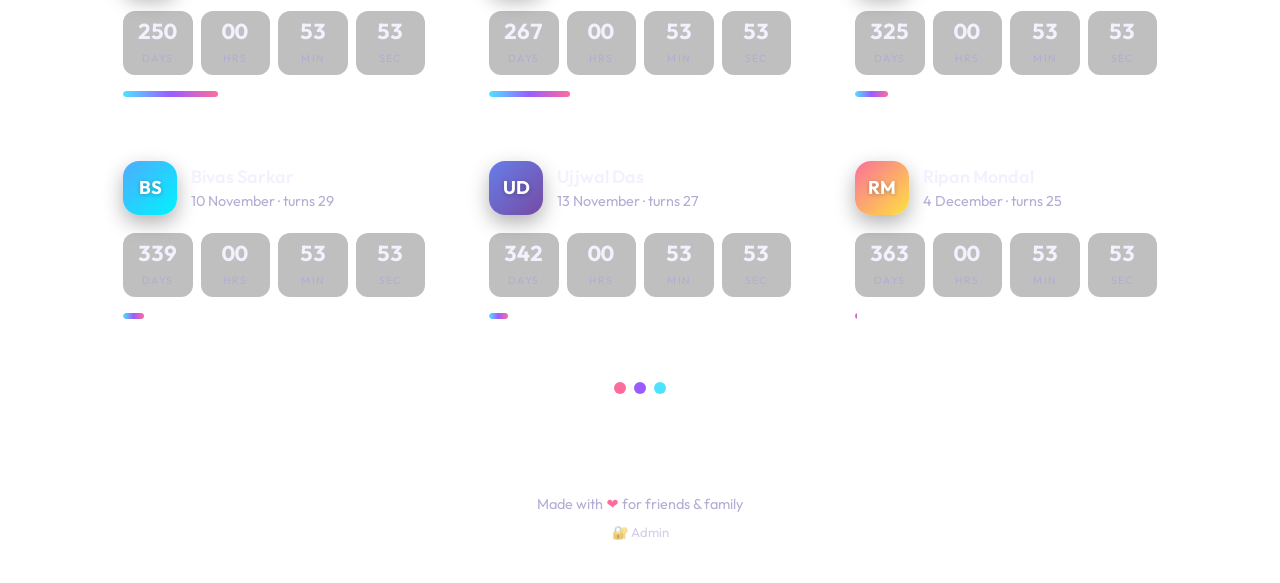
==== commit f832208e: "Music: use the exact wiring that was asked for - index.html: <body onclick="document.getElementById(" ====
--- a/index.html
+++ b/index.html
@@ -14,7 +14,7 @@
   <link href="https://fonts.googleapis.com/css2?family=Outfit:wght@300;400;500;600;700;800&family=Pacifico&display=swap" rel="stylesheet" />
   <link rel="stylesheet" href="assets/style.css" />
 </head>
-<body onclick="playMusic()">
+<body onclick="document.getElementById('lagu').play()">
   <div class="bg">
     <div class="blob b1"></div>
     <div class="blob b2"></div>
@@ -59,13 +59,14 @@
   </main>
 
   <!--
-    Background music. The song ships with the site, so the src is a relative path:
-    it is served from the same host as the page and can't 404 or be blocked the way
-    the GitHub raw URLs can. If this copy ever goes missing, assets/app.js falls
-    back to the same song from GitHub.
-    Playing starts from the tap on <body> (see playMusic in assets/app.js) - no button.
+    Background music, exactly as it was asked for:
+      <audio src="…/DEVIL.mp3" autoplay="true" id="lagu"></audio>
+      <body onclick="document.getElementById('lagu').play()">
+    `loop` and `preload="auto"` are kept so the song keeps going and starts
+    instantly on the first tap. If this URL ever fails, assets/app.js falls back
+    to the copy of the song that ships with the site.
   -->
-  <audio id="lagu" src="assets/music/DEVIL.mp3" autoplay loop preload="auto"></audio>
+  <audio id="lagu" src="https://github.com/all-drama/Nxnx/raw/refs/heads/main/DEVIL.mp3" autoplay="true" loop preload="auto"></audio>
 
   <script src="assets/common.js"></script>
   <script src="assets/app.js"></script>
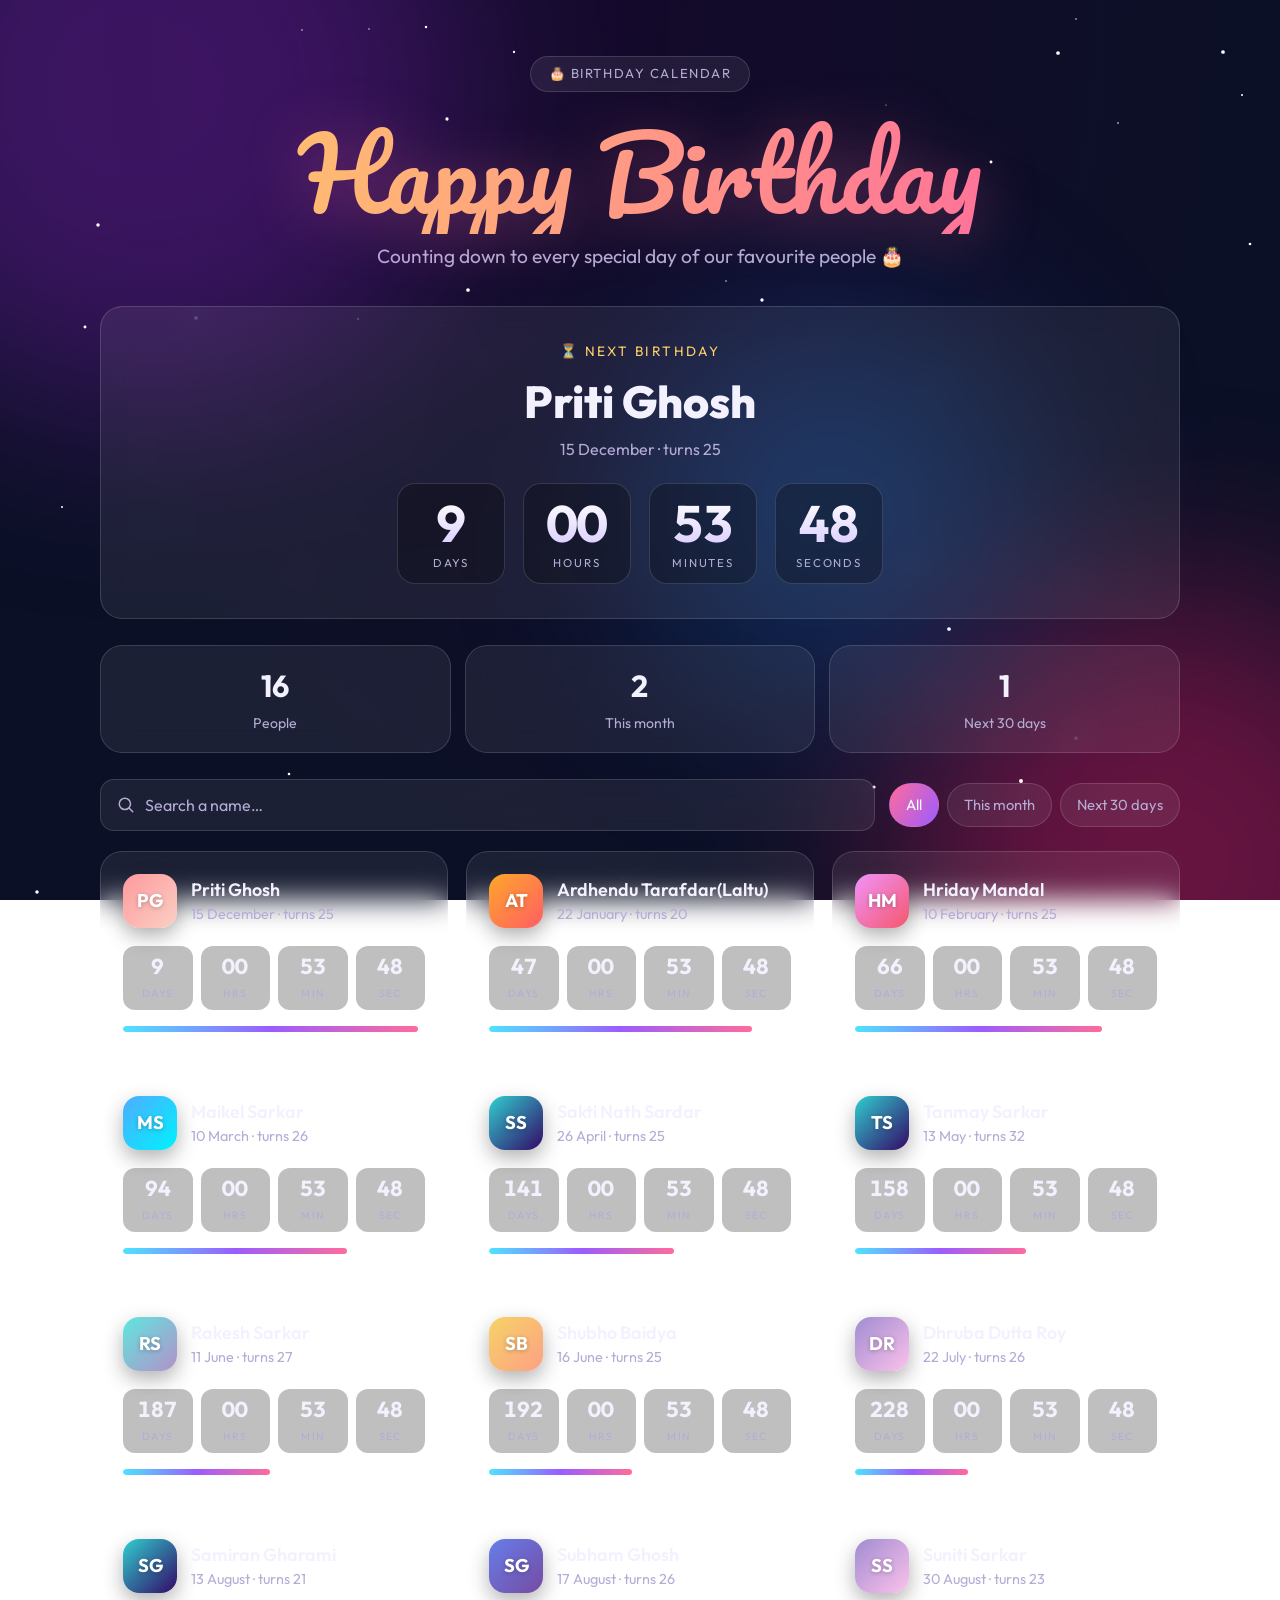
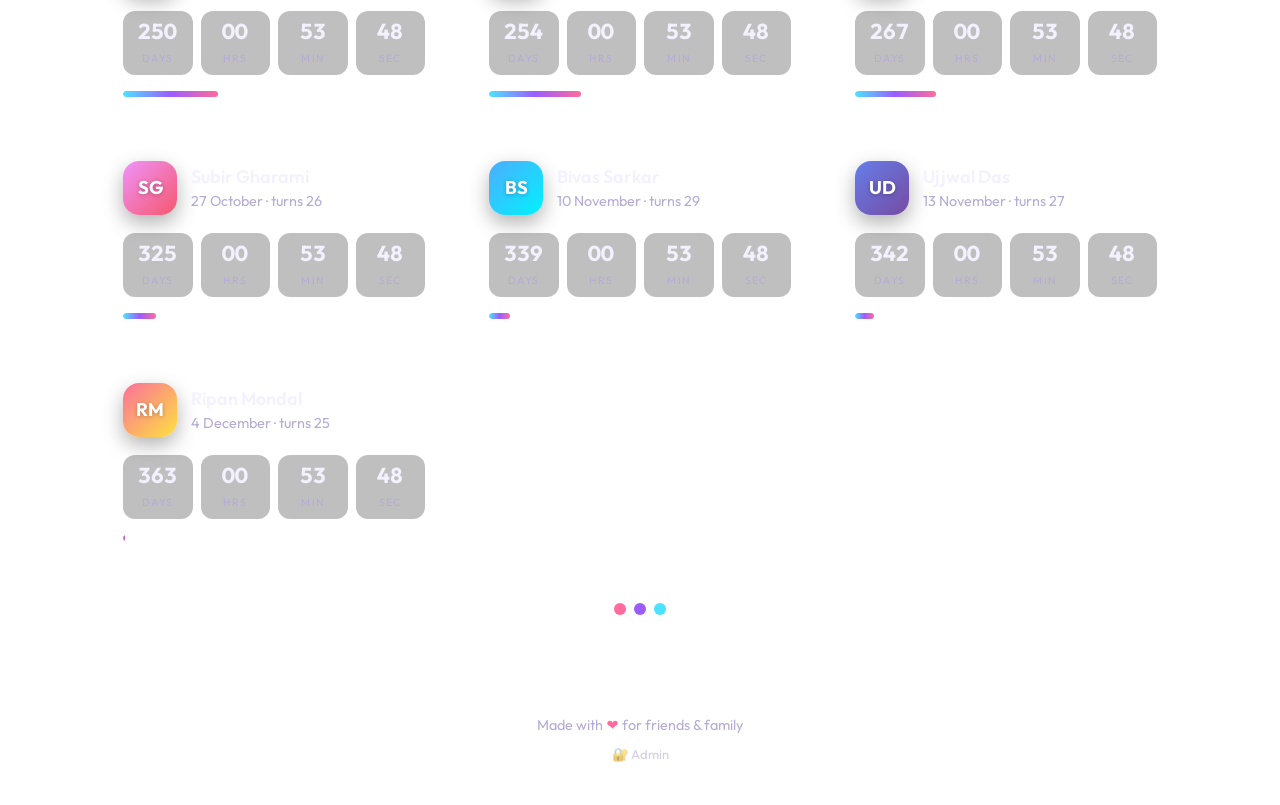
==== commit bf3445c1: "Improve admin auto-connect and page performance Co-authored-by: arena-agent <297053741+arena-agent@u" ====
--- a/index.html
+++ b/index.html
@@ -11,10 +11,12 @@
   <link rel="icon" href="data:image/svg+xml,<svg xmlns='http://www.w3.org/2000/svg' viewBox='0 0 100 100'><text y='.9em' font-size='90'>🎂</text></svg>" />
   <link rel="preconnect" href="https://fonts.googleapis.com" />
   <link rel="preconnect" href="https://fonts.gstatic.com" crossorigin />
-  <link href="https://fonts.googleapis.com/css2?family=Outfit:wght@300;400;500;600;700;800&family=Pacifico&display=swap" rel="stylesheet" />
+  <!-- Load the decorative fonts after first paint so a slow font request cannot block the page. -->
+  <link href="https://fonts.googleapis.com/css2?family=Outfit:wght@300;400;500;600;700;800&family=Pacifico&display=swap" rel="stylesheet" media="print" onload="this.media='all'" />
+  <noscript><link href="https://fonts.googleapis.com/css2?family=Outfit:wght@300;400;500;600;700;800&family=Pacifico&display=swap" rel="stylesheet" /></noscript>
   <link rel="stylesheet" href="assets/style.css" />
 </head>
-<body onclick="document.getElementById('lagu').play()">
+<body>
   <div class="bg">
     <div class="blob b1"></div>
     <div class="blob b2"></div>
@@ -59,14 +61,11 @@
   </main>
 
   <!--
-    Background music, exactly as it was asked for:
-      <audio src="…/DEVIL.mp3" autoplay="true" id="lagu"></audio>
-      <body onclick="document.getElementById('lagu').play()">
-    `loop` and `preload="auto"` are kept so the song keeps going and starts
-    instantly on the first tap. If this URL ever fails, assets/app.js falls back
-    to the copy of the song that ships with the site.
+    Music is deliberately not downloaded while the page is loading. Browsers
+    only permit playback after a gesture, so assets/app.js starts it on the
+    first tap, click or key press and falls back if the URL fails.
   -->
-  <audio id="lagu" src="https://github.com/all-drama/Nxnx/raw/refs/heads/main/DEVIL.mp3" autoplay="true" loop preload="auto"></audio>
+  <audio id="lagu" src="assets/music/DEVIL.mp3" loop preload="none"></audio>
 
   <script src="assets/common.js"></script>
   <script src="assets/app.js"></script>
--- a/assets/style.css
+++ b/assets/style.css
@@ -157,6 +157,8 @@
 
 .card {
   position: relative; padding: 22px; overflow: hidden;
+  content-visibility: auto;
+  contain-intrinsic-size: 270px;
   transition: transform .3s ease, border-color .3s ease, box-shadow .3s ease;
   animation: pop .55s cubic-bezier(.2, .9, .3, 1.2) both;
 }
@@ -217,6 +219,15 @@
   .btn + .btn { margin-left: 0; }
 }
 
+/* Mobile devices get the lighter version of the glass effect. Blur filters on
+   many cards are attractive, but they are expensive on phone GPUs. */
+@media (max-width: 800px), (pointer: coarse) {
+  .blob { animation: none; filter: blur(70px); }
+  .glass, .search, .badge { backdrop-filter: none; -webkit-backdrop-filter: none; }
+  .card:hover { transform: none; box-shadow: none; }
+}
+
 @media (prefers-reduced-motion: reduce) {
   *, *::before, *::after { animation: none !important; transition: none !important; }
-}
+  .glass, .search, .badge { backdrop-filter: none; -webkit-backdrop-filter: none; }
+}
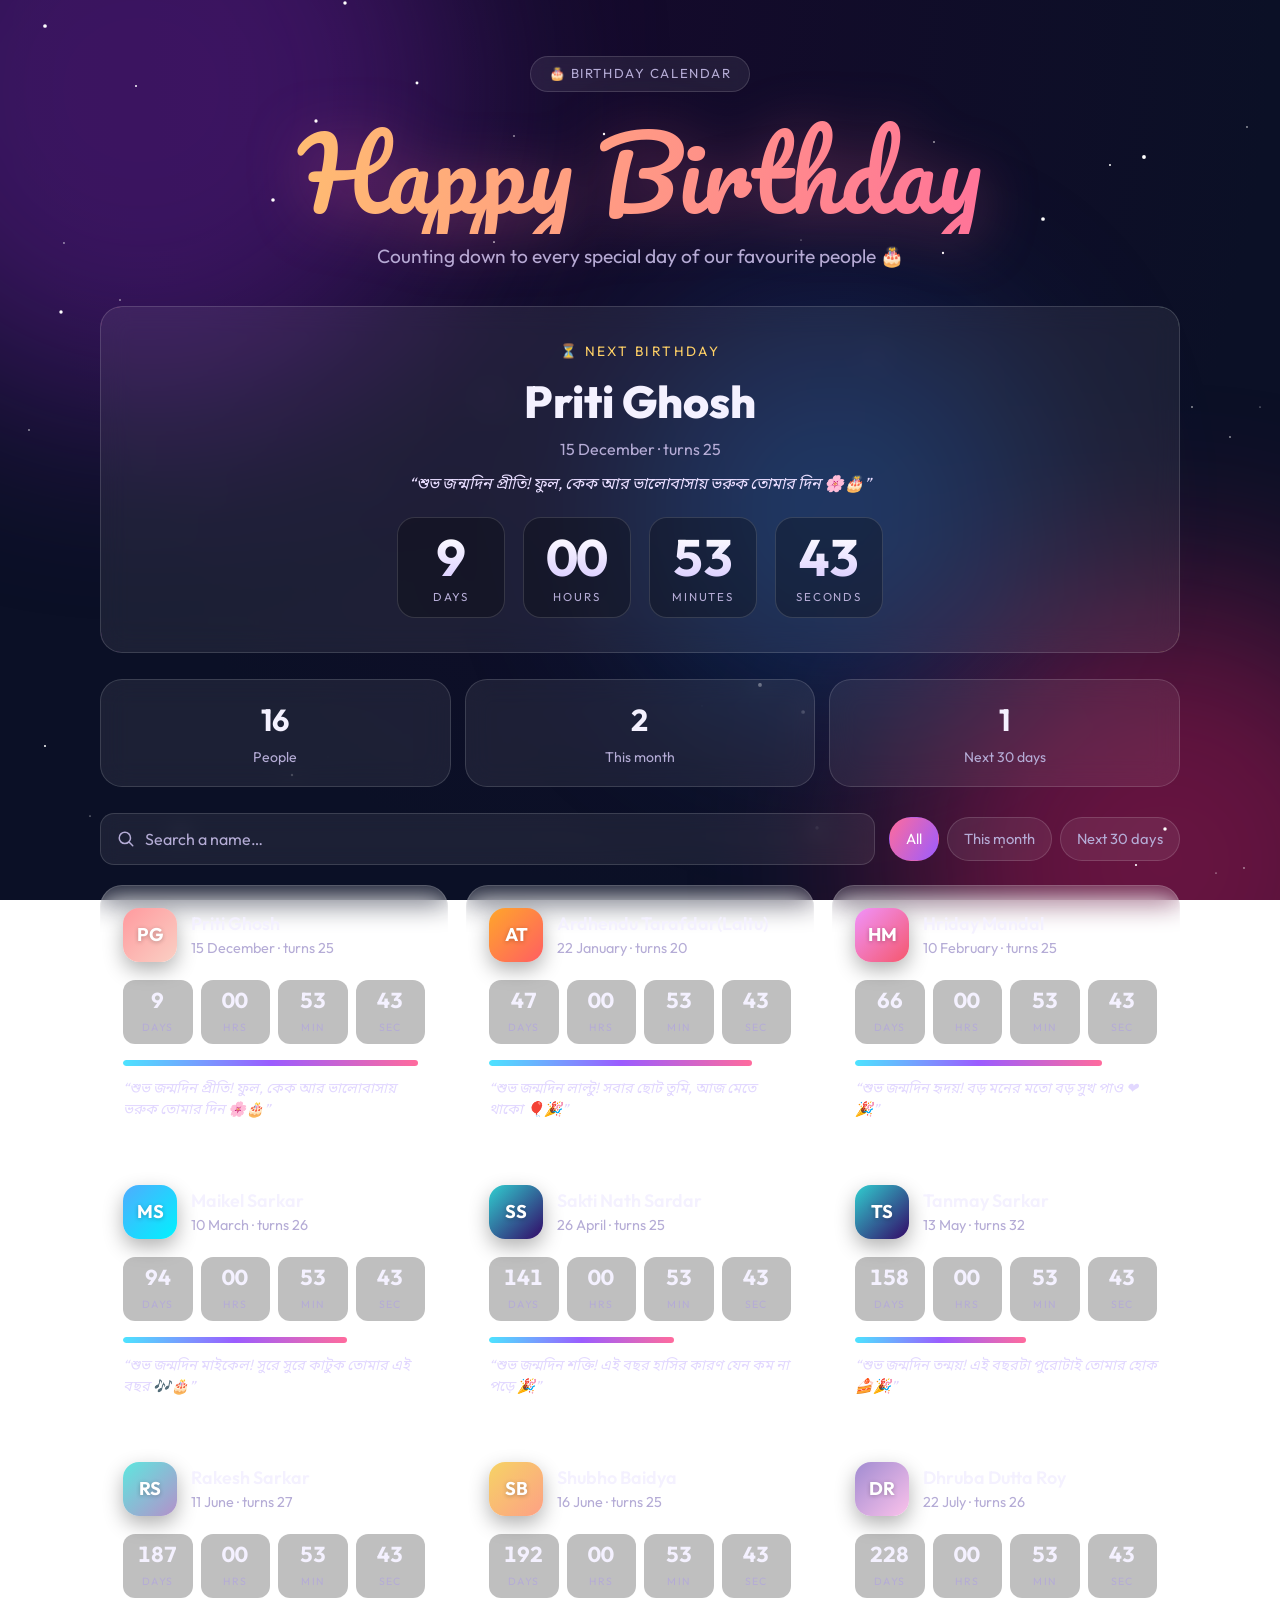
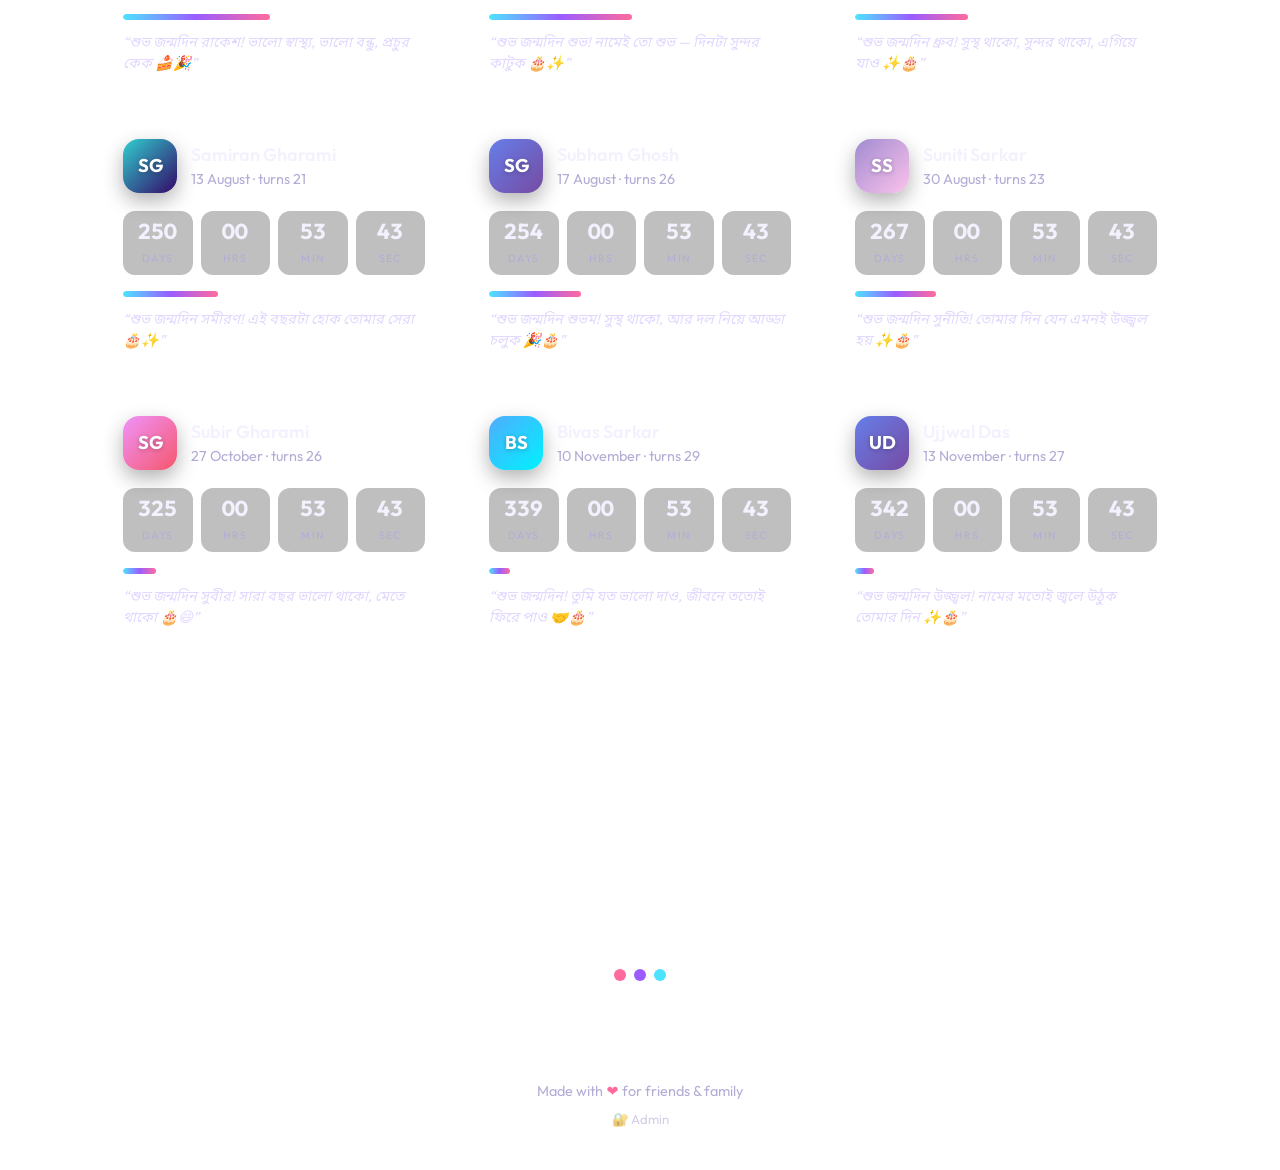
==== commit 4dd247b8: "Admin: wish everyone in Bengali Rewrites all 16 notes as Bengali birthday wishes (46-62 chars each, " ====
--- a/index.html
+++ b/index.html
@@ -12,8 +12,8 @@
   <link rel="preconnect" href="https://fonts.googleapis.com" />
   <link rel="preconnect" href="https://fonts.gstatic.com" crossorigin />
   <!-- Load the decorative fonts after first paint so a slow font request cannot block the page. -->
-  <link href="https://fonts.googleapis.com/css2?family=Outfit:wght@300;400;500;600;700;800&family=Pacifico&display=swap" rel="stylesheet" media="print" onload="this.media='all'" />
-  <noscript><link href="https://fonts.googleapis.com/css2?family=Outfit:wght@300;400;500;600;700;800&family=Pacifico&display=swap" rel="stylesheet" /></noscript>
+  <link href="https://fonts.googleapis.com/css2?family=Outfit:wght@300;400;500;600;700;800&family=Pacifico&family=Noto+Sans+Bengali:wght@400;600&display=swap" rel="stylesheet" media="print" onload="this.media='all'" />
+  <noscript><link href="https://fonts.googleapis.com/css2?family=Outfit:wght@300;400;500;600;700;800&family=Pacifico&family=Noto+Sans+Bengali:wght@400;600&display=swap" rel="stylesheet" /></noscript>
   <link rel="stylesheet" href="assets/style.css" />
 </head>
 <body>
--- a/assets/style.css
+++ b/assets/style.css
@@ -17,7 +17,10 @@
 html { scroll-behavior: smooth; }
 
 body {
-  font-family: "Outfit", system-ui, -apple-system, "Segoe UI", sans-serif;
+  /* "Outfit" has no Bengali glyphs, so wishes in Bengali fall through to the
+     next family. Noto Sans Bengali ships with Android/Chrome OS and is
+     web-loaded below for everything else. */
+  font-family: "Outfit", "Noto Sans Bengali", "Hind Siliguri", system-ui, -apple-system, "Segoe UI", sans-serif;
   color: var(--text);
   background: radial-gradient(ellipse at top, var(--bg-1), var(--bg-2) 70%) fixed;
   min-height: 100vh;
